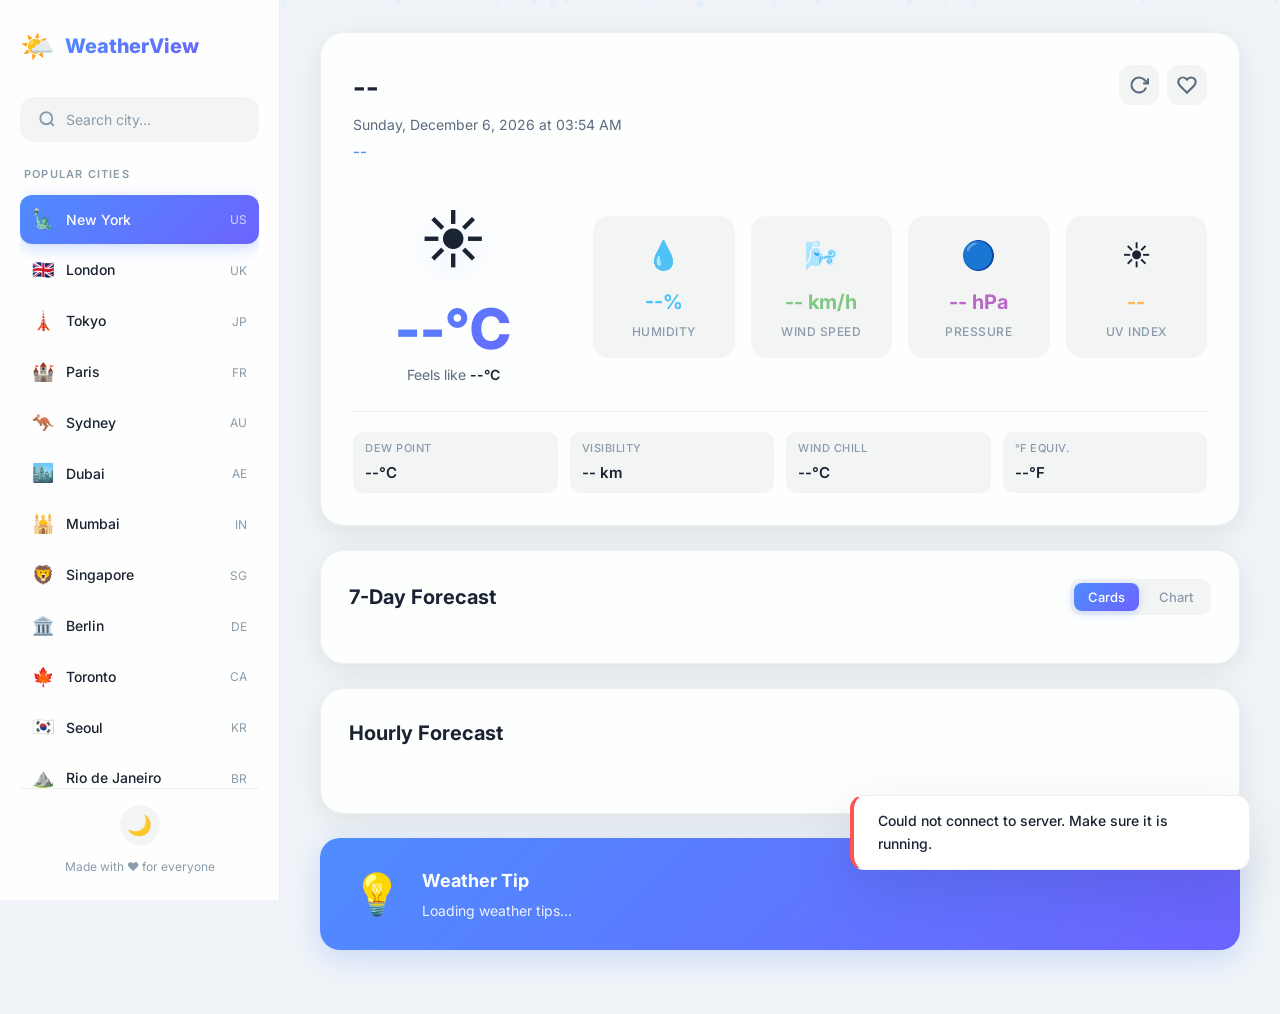
==== frontend/index.html @ 9aefd13c "Initial commit: WeatherView - Daily Weather Forecast App - C++ weather engine with temp conversion, " ====
<!DOCTYPE html>
<html lang="en">
<head>
    <meta charset="UTF-8">
    <meta name="viewport" content="width=device-width, initial-scale=1.0">
    <title>WeatherView - Daily Weather Forecast</title>
    <link rel="stylesheet" href="css/style.css">
    <link rel="preconnect" href="https://fonts.googleapis.com">
    <link href="https://fonts.googleapis.com/css2?family=Inter:wght@300;400;500;600;700;800&display=swap" rel="stylesheet">
</head>
<body>
    <!-- Animated Background Particles -->
    <div id="particles-canvas"></div>

    <!-- Main App Container -->
    <div class="app-container">
        <!-- Sidebar -->
        <aside class="sidebar" id="sidebar">
            <div class="sidebar-header">
                <div class="logo">
                    <span class="logo-icon">🌤️</span>
                    <span class="logo-text">WeatherView</span>
                </div>
                <button class="sidebar-toggle" id="sidebarToggle" aria-label="Toggle sidebar">
                    <span class="bar"></span>
                    <span class="bar"></span>
                    <span class="bar"></span>
                </button>
            </div>

            <div class="search-container">
                <div class="search-box">
                    <svg class="search-icon" viewBox="0 0 24 24" fill="none" stroke="currentColor" stroke-width="2.5">
                        <circle cx="11" cy="11" r="8"/>
                        <line x1="21" y1="21" x2="16.65" y2="16.65"/>
                    </svg>
                    <input type="text" id="searchInput" placeholder="Search city..." autocomplete="off">
                    <button class="search-btn" id="searchBtn">
                        <svg viewBox="0 0 24 24" fill="none" stroke="currentColor" stroke-width="2.5">
                            <circle cx="11" cy="11" r="8"/>
                            <line x1="21" y1="21" x2="16.65" y2="16.65"/>
                        </svg>
                    </button>
                </div>
                <div class="search-results" id="searchResults"></div>
            </div>

            <nav class="city-list" id="cityList">
                <div class="city-list-header">Popular Cities</div>
            </nav>

            <div class="sidebar-footer">
                <div class="theme-toggle">
                    <button id="themeBtn" class="theme-btn" aria-label="Toggle theme">
                        <span class="theme-icon-dark">🌙</span>
                        <span class="theme-icon-light">☀️</span>
                    </button>
                </div>
                <div class="footer-text">Made with ❤️ for everyone</div>
            </div>
        </aside>

        <!-- Main Content -->
        <main class="main-content" id="mainContent">
            <!-- Loading Overlay -->
            <div class="loading-overlay" id="loadingOverlay">
                <div class="loader">
                    <div class="loader-circle"></div>
                    <div class="loader-text">Fetching weather data...</div>
                </div>
            </div>

            <!-- Current Weather Section -->
            <section class="current-weather" id="currentWeather">
                <div class="weather-header">
                    <div class="location-info">
                        <h1 class="city-name" id="cityName">--</h1>
                        <p class="date-time" id="dateTime">--</p>
                        <p class="weather-desc" id="weatherDesc">--</p>
                    </div>
                    <div class="weather-actions">
                        <button class="refresh-btn" id="refreshBtn" aria-label="Refresh weather data">
                            <svg viewBox="0 0 24 24" fill="none" stroke="currentColor" stroke-width="2.5">
                                <polyline points="23 4 23 10 17 10"/>
                                <path d="M20.49 15a9 9 0 1 1-2.12-9.36L23 10"/>
                            </svg>
                        </button>
                        <button class="fav-btn" id="favBtn" aria-label="Toggle favorite">
                            <svg viewBox="0 0 24 24" fill="none" stroke="currentColor" stroke-width="2.5">
                                <path d="M20.84 4.61a5.5 5.5 0 0 0-7.78 0L12 5.67l-1.06-1.06a5.5 5.5 0 0 0-7.78 7.78l1.06 1.06L12 21.23l7.78-7.78 1.06-1.06a5.5 5.5 0 0 0 0-7.78z"/>
                            </svg>
                        </button>
                    </div>
                </div>

                <div class="weather-main">
                    <div class="temp-section">
                        <div class="temp-icon" id="weatherIcon">☀️</div>
                        <div class="temp-value" id="temperature">--°C</div>
                        <div class="temp-feels">Feels like <span id="feelsLike">--°C</span></div>
                    </div>
                    <div class="weather-stats">
                        <div class="stat-card" data-type="humidity">
                            <div class="stat-icon">💧</div>
                            <div class="stat-value"><span id="humidity">--</span>%</div>
                            <div class="stat-label">Humidity</div>
                        </div>
                        <div class="stat-card" data-type="wind">
                            <div class="stat-icon">🌬️</div>
                            <div class="stat-value"><span id="windSpeed">--</span> km/h</div>
                            <div class="stat-label">Wind Speed</div>
                        </div>
                        <div class="stat-card" data-type="pressure">
                            <div class="stat-icon">🔵</div>
                            <div class="stat-value"><span id="pressure">--</span> hPa</div>
                            <div class="stat-label">Pressure</div>
                        </div>
                        <div class="stat-card" data-type="uv">
                            <div class="stat-icon">☀️</div>
                            <div class="stat-value"><span id="uvIndex">--</span></div>
                            <div class="stat-label">UV Index</div>
                        </div>
                    </div>
                </div>

                <!-- Extra Details Grid -->
                <div class="details-grid">
                    <div class="detail-item">
                        <span class="detail-label">Dew Point</span>
                        <span class="detail-value" id="dewPoint">--°C</span>
                    </div>
                    <div class="detail-item">
                        <span class="detail-label">Visibility</span>
                        <span class="detail-value" id="visibility">-- km</span>
                    </div>
                    <div class="detail-item">
                        <span class="detail-label">Wind Chill</span>
                        <span class="detail-value" id="windChill">--°C</span>
                    </div>
                    <div class="detail-item">
                        <span class="detail-label">°F Equiv.</span>
                        <span class="detail-value" id="tempF">--°F</span>
                    </div>
                </div>
            </section>

            <!-- 7-Day Forecast Section -->
            <section class="forecast-section" id="forecastSection">
                <div class="section-header">
                    <h2>7-Day Forecast</h2>
                    <div class="forecast-nav">
                        <button class="forecast-nav-btn active" data-view="cards">Cards</button>
                        <button class="forecast-nav-btn" data-view="chart">Chart</button>
                    </div>
                </div>
                <div class="forecast-container" id="forecastContainer">
                    <!-- Forecast cards rendered by JS -->
                </div>
                <div class="chart-container" id="chartContainer" style="display:none;">
                    <canvas id="tempChart"></canvas>
                </div>
            </section>

            <!-- Hourly Forecast -->
            <section class="hourly-section" id="hourlySection">
                <div class="section-header">
                    <h2>Hourly Forecast</h2>
                </div>
                <div class="hourly-scroll" id="hourlyScroll">
                    <!-- Hourly items rendered by JS -->
                </div>
            </section>

            <!-- Weather Map / Tip Section -->
            <section class="tip-section" id="tipSection">
                <div class="tip-card">
                    <div class="tip-icon">💡</div>
                    <div class="tip-content">
                        <h3>Weather Tip</h3>
                        <p id="weatherTip">Loading weather tips...</p>
                    </div>
                </div>
            </section>
        </main>
    </div>

    <!-- Toast Notification -->
    <div class="toast" id="toast"></div>

    <!-- Scripts -->
    <script src="js/app.js"></script>
</body>
</html>
---- frontend/css/style.css ----
/* =========================================
   WeatherView - Premium Weather Dashboard
   Unique Design with Smooth Animations
   ========================================= */

/* --- CSS Variables / Theming --- */
:root {
    /* Light Theme */
    --bg-primary: #f0f4f8;
    --bg-secondary: #ffffff;
    --bg-card: rgba(255, 255, 255, 0.85);
    --bg-glass: rgba(255, 255, 255, 0.25);
    --text-primary: #1a2332;
    --text-secondary: #5a6b7d;
    --text-muted: #8a9baa;
    --accent-primary: #4f8cff;
    --accent-secondary: #6c63ff;
    --accent-gradient: linear-gradient(135deg, #4f8cff, #6c63ff);
    --shadow-sm: 0 2px 8px rgba(0, 0, 0, 0.06);
    --shadow-md: 0 8px 30px rgba(0, 0, 0, 0.08);
    --shadow-lg: 0 20px 60px rgba(0, 0, 0, 0.1);
    --shadow-glow: 0 0 30px rgba(79, 140, 255, 0.15);
    --border-color: rgba(0, 0, 0, 0.06);
    --border-light: rgba(255, 255, 255, 0.3);
    --sidebar-bg: rgba(255, 255, 255, 0.9);
    --search-bg: rgba(0, 0, 0, 0.04);
    --particle-color: rgba(79, 140, 255, 0.12);
    --stat-humidity: #4fc3f7;
    --stat-wind: #81c784;
    --stat-pressure: #ba68c8;
    --stat-uv: #ffb74d;
    --card-hover-transform: translateY(-6px);
    --transition-smooth: all 0.4s cubic-bezier(0.25, 0.46, 0.45, 0.94);
}

[data-theme="dark"] {
    --bg-primary: #0a0e1a;
    --bg-secondary: #131a2b;
    --bg-card: rgba(19, 26, 43, 0.85);
    --bg-glass: rgba(255, 255, 255, 0.05);
    --text-primary: #e8edf5;
    --text-secondary: #94a3b8;
    --text-muted: #64748b;
    --accent-primary: #60a5fa;
    --accent-secondary: #818cf8;
    --accent-gradient: linear-gradient(135deg, #60a5fa, #818cf8);
    --shadow-sm: 0 2px 8px rgba(0, 0, 0, 0.2);
    --shadow-md: 0 8px 30px rgba(0, 0, 0, 0.3);
    --shadow-lg: 0 20px 60px rgba(0, 0, 0, 0.4);
    --shadow-glow: 0 0 30px rgba(96, 165, 250, 0.1);
    --border-color: rgba(255, 255, 255, 0.06);
    --border-light: rgba(255, 255, 255, 0.08);
    --sidebar-bg: rgba(19, 26, 43, 0.95);
    --search-bg: rgba(255, 255, 255, 0.05);
    --particle-color: rgba(96, 165, 250, 0.08);
}

/* --- Reset & Base --- */
*, *::before, *::after {
    margin: 0;
    padding: 0;
    box-sizing: border-box;
}

html {
    font-size: 16px;
    scroll-behavior: smooth;
}

body {
    font-family: 'Inter', -apple-system, BlinkMacSystemFont, sans-serif;
    background: var(--bg-primary);
    color: var(--text-primary);
    min-height: 100vh;
    overflow-x: hidden;
    transition: background 0.5s ease, color 0.5s ease;
    line-height: 1.6;
}

/* --- Animated Background --- */
#particles-canvas {
    position: fixed;
    top: 0;
    left: 0;
    width: 100%;
    height: 100%;
    z-index: 0;
    pointer-events: none;
    overflow: hidden;
}

.particle {
    position: absolute;
    border-radius: 50%;
    background: var(--particle-color);
    animation: float-particle linear infinite;
    pointer-events: none;
}

@keyframes float-particle {
    0% {
        transform: translateY(100vh) rotate(0deg) scale(1);
        opacity: 0;
    }
    10% {
        opacity: 1;
    }
    90% {
        opacity: 1;
    }
    100% {
        transform: translateY(-10vh) rotate(720deg) scale(0.5);
        opacity: 0;
    }
}

/* --- App Container --- */
.app-container {
    display: flex;
    min-height: 100vh;
    position: relative;
    z-index: 1;
}

/* --- Sidebar --- */
.sidebar {
    width: 280px;
    min-width: 280px;
    background: var(--sidebar-bg);
    backdrop-filter: blur(20px);
    -webkit-backdrop-filter: blur(20px);
    border-right: 1px solid var(--border-color);
    display: flex;
    flex-direction: column;
    padding: 24px 20px;
    position: sticky;
    top: 0;
    height: 100vh;
    overflow-y: auto;
    transition: var(--transition-smooth);
    z-index: 10;
}

.sidebar::-webkit-scrollbar {
    width: 4px;
}

.sidebar::-webkit-scrollbar-thumb {
    background: var(--text-muted);
    border-radius: 4px;
}

.sidebar-header {
    display: flex;
    align-items: center;
    justify-content: space-between;
    margin-bottom: 28px;
}

.logo {
    display: flex;
    align-items: center;
    gap: 10px;
}

.logo-icon {
    font-size: 28px;
    animation: pulse-glow 3s ease-in-out infinite;
}

@keyframes pulse-glow {
    0%, 100% { filter: drop-shadow(0 0 8px rgba(79, 140, 255, 0.3)); }
    50% { filter: drop-shadow(0 0 20px rgba(79, 140, 255, 0.6)); }
}

.logo-text {
    font-size: 20px;
    font-weight: 800;
    background: var(--accent-gradient);
    -webkit-background-clip: text;
    -webkit-text-fill-color: transparent;
    background-clip: text;
}

.sidebar-toggle {
    display: none;
    flex-direction: column;
    gap: 4px;
    background: none;
    border: none;
    cursor: pointer;
    padding: 4px;
}

.sidebar-toggle .bar {
    width: 22px;
    height: 2.5px;
    background: var(--text-primary);
    border-radius: 2px;
    transition: var(--transition-smooth);
}

/* Search */
.search-container {
    position: relative;
    margin-bottom: 24px;
}

.search-box {
    display: flex;
    align-items: center;
    background: var(--search-bg);
    border-radius: 14px;
    padding: 0 16px;
    border: 2px solid transparent;
    transition: var(--transition-smooth);
}

.search-box:focus-within {
    border-color: var(--accent-primary);
    background: var(--bg-secondary);
    box-shadow: var(--shadow-glow);
}

.search-icon {
    width: 18px;
    height: 18px;
    color: var(--text-muted);
    flex-shrink: 0;
}

.search-box input {
    flex: 1;
    background: none;
    border: none;
    outline: none;
    padding: 12px 10px;
    font-size: 14px;
    font-family: inherit;
    color: var(--text-primary);
}

.search-box input::placeholder {
    color: var(--text-muted);
}

.search-btn {
    background: var(--accent-gradient);
    border: none;
    border-radius: 8px;
    padding: 6px;
    cursor: pointer;
    display: flex;
    align-items: center;
    justify-content: center;
    transition: var(--transition-smooth);
    opacity: 0;
    transform: scale(0.8);
}

.search-box:focus-within .search-btn {
    opacity: 1;
    transform: scale(1);
}

.search-btn svg {
    width: 16px;
    height: 16px;
    color: white;
    stroke-width: 3;
}

.search-results {
    position: absolute;
    top: calc(100% + 6px);
    left: 0;
    right: 0;
    background: var(--bg-secondary);
    border-radius: 14px;
    box-shadow: var(--shadow-lg);
    border: 1px solid var(--border-color);
    max-height: 280px;
    overflow-y: auto;
    display: none;
    z-index: 20;
    animation: slide-down 0.25s ease;
}

@keyframes slide-down {
    from { opacity: 0; transform: translateY(-8px); }
    to { opacity: 1; transform: translateY(0); }
}

.search-results.active {
    display: block;
}

.search-result-item {
    padding: 10px 16px;
    cursor: pointer;
    display: flex;
    align-items: center;
    gap: 10px;
    transition: background 0.2s ease;
}

.search-result-item:hover {
    background: var(--search-bg);
}

.search-result-item:first-child {
    border-radius: 14px 14px 0 0;
}

.search-result-item:last-child {
    border-radius: 0 0 14px 14px;
}

/* City List */
.city-list {
    flex: 1;
    overflow-y: auto;
}

.city-list-header {
    font-size: 11px;
    font-weight: 600;
    text-transform: uppercase;
    letter-spacing: 1.2px;
    color: var(--text-muted);
    margin-bottom: 12px;
    padding: 0 4px;
}

.city-item {
    display: flex;
    align-items: center;
    gap: 12px;
    padding: 10px 12px;
    border-radius: 12px;
    cursor: pointer;
    transition: var(--transition-smooth);
    margin-bottom: 2px;
}

.city-item:hover {
    background: var(--search-bg);
    transform: translateX(4px);
}

.city-item.active {
    background: var(--accent-gradient);
    color: white;
    box-shadow: 0 4px 15px rgba(79, 140, 255, 0.3);
}

.city-item .city-emoji {
    font-size: 18px;
}

.city-item .city-name-text {
    font-size: 14px;
    font-weight: 500;
}

.city-item .city-country {
    font-size: 12px;
    color: var(--text-muted);
    margin-left: auto;
}

.city-item.active .city-country {
    color: rgba(255, 255, 255, 0.7);
}

/* Sidebar Footer */
.sidebar-footer {
    padding-top: 16px;
    border-top: 1px solid var(--border-color);
    display: flex;
    flex-direction: column;
    align-items: center;
    gap: 12px;
}

.theme-btn {
    background: var(--search-bg);
    border: none;
    border-radius: 50%;
    width: 40px;
    height: 40px;
    cursor: pointer;
    display: flex;
    align-items: center;
    justify-content: center;
    font-size: 20px;
    transition: var(--transition-smooth);
}

.theme-btn:hover {
    transform: rotate(30deg) scale(1.1);
    background: var(--accent-gradient);
}

.theme-icon-dark { display: inline; }
.theme-icon-light { display: none; }
[data-theme="dark"] .theme-icon-dark { display: none; }
[data-theme="dark"] .theme-icon-light { display: inline; }

.footer-text {
    font-size: 12px;
    color: var(--text-muted);
}

/* --- Main Content --- */
.main-content {
    flex: 1;
    padding: 32px 40px;
    overflow-y: auto;
    min-height: 100vh;
    position: relative;
}

/* Loading Overlay */
.loading-overlay {
    position: fixed;
    top: 0;
    left: 0;
    right: 0;
    bottom: 0;
    background: rgba(0, 0, 0, 0.5);
    backdrop-filter: blur(10px);
    display: none;
    align-items: center;
    justify-content: center;
    z-index: 100;
}

.loading-overlay.active {
    display: flex;
}

.loader {
    text-align: center;
    animation: fade-in 0.3s ease;
}

.loader-circle {
    width: 60px;
    height: 60px;
    border: 4px solid var(--border-color);
    border-top-color: var(--accent-primary);
    border-radius: 50%;
    animation: spin 0.8s linear infinite;
    margin: 0 auto 16px;
}

@keyframes spin {
    to { transform: rotate(360deg); }
}

.loader-text {
    color: white;
    font-size: 16px;
    font-weight: 500;
}

/* --- Current Weather Section --- */
.current-weather {
    background: var(--bg-card);
    backdrop-filter: blur(20px);
    -webkit-backdrop-filter: blur(20px);
    border-radius: 24px;
    padding: 32px;
    margin-bottom: 24px;
    box-shadow: var(--shadow-md);
    border: 1px solid var(--border-color);
    animation: fade-up 0.6s ease;
}

@keyframes fade-up {
    from { opacity: 0; transform: translateY(30px); }
    to { opacity: 1; transform: translateY(0); }
}

.weather-header {
    display: flex;
    justify-content: space-between;
    align-items: flex-start;
    margin-bottom: 24px;
}

.location-info h1 {
    font-size: 28px;
    font-weight: 700;
    color: var(--text-primary);
    margin-bottom: 4px;
}

.date-time {
    font-size: 14px;
    color: var(--text-secondary);
    margin-bottom: 4px;
}

.weather-desc {
    font-size: 15px;
    color: var(--accent-primary);
    font-weight: 500;
    text-transform: capitalize;
}

.weather-actions {
    display: flex;
    gap: 8px;
}

.refresh-btn, .fav-btn {
    background: var(--search-bg);
    border: none;
    border-radius: 12px;
    padding: 10px;
    cursor: pointer;
    transition: var(--transition-smooth);
    display: flex;
    align-items: center;
    justify-content: center;
}

.refresh-btn svg, .fav-btn svg {
    width: 20px;
    height: 20px;
    color: var(--text-secondary);
    transition: var(--transition-smooth);
}

.refresh-btn:hover, .fav-btn:hover {
    background: var(--accent-gradient);
    transform: rotate(15deg);
}

.refresh-btn:hover svg, .fav-btn:hover svg {
    color: white;
}

.refresh-btn:active svg {
    animation: spin 0.5s ease;
}

.fav-btn.active svg {
    fill: #ff4081;
    stroke: #ff4081;
}

/* Weather Main */
.weather-main {
    display: flex;
    gap: 40px;
    align-items: center;
    margin-bottom: 24px;
}

.temp-section {
    text-align: center;
    min-width: 200px;
}

.temp-icon {
    font-size: 64px;
    margin-bottom: 8px;
    animation: float 4s ease-in-out infinite;
    filter: drop-shadow(0 8px 20px rgba(79, 140, 255, 0.2));
}

@keyframes float {
    0%, 100% { transform: translateY(0); }
    50% { transform: translateY(-10px); }
}

.temp-value {
    font-size: 56px;
    font-weight: 800;
    background: var(--accent-gradient);
    -webkit-background-clip: text;
    -webkit-text-fill-color: transparent;
    background-clip: text;
    line-height: 1.1;
}

.temp-feels {
    font-size: 14px;
    color: var(--text-secondary);
    margin-top: 4px;
}

.temp-feels span {
    font-weight: 600;
    color: var(--text-primary);
}

/* Weather Stats */
.weather-stats {
    display: grid;
    grid-template-columns: repeat(4, 1fr);
    gap: 16px;
    flex: 1;
}

.stat-card {
    background: var(--search-bg);
    border-radius: 16px;
    padding: 16px;
    text-align: center;
    transition: var(--transition-smooth);
    cursor: default;
    border: 1px solid transparent;
}

.stat-card:hover {
    transform: var(--card-hover-transform);
    box-shadow: var(--shadow-md);
    border-color: var(--border-color);
}

.stat-card[data-type="humidity"]:hover { border-color: var(--stat-humidity); }
.stat-card[data-type="wind"]:hover { border-color: var(--stat-wind); }
.stat-card[data-type="pressure"]:hover { border-color: var(--stat-pressure); }
.stat-card[data-type="uv"]:hover { border-color: var(--stat-uv); }

.stat-icon {
    font-size: 28px;
    margin-bottom: 8px;
}

.stat-value {
    font-size: 20px;
    font-weight: 700;
    color: var(--text-primary);
    margin-bottom: 4px;
}

.stat-card[data-type="humidity"] .stat-value { color: var(--stat-humidity); }
.stat-card[data-type="wind"] .stat-value { color: var(--stat-wind); }
.stat-card[data-type="pressure"] .stat-value { color: var(--stat-pressure); }
.stat-card[data-type="uv"] .stat-value { color: var(--stat-uv); }

.stat-label {
    font-size: 12px;
    color: var(--text-muted);
    font-weight: 500;
    text-transform: uppercase;
    letter-spacing: 0.5px;
}

/* Details Grid */
.details-grid {
    display: grid;
    grid-template-columns: repeat(4, 1fr);
    gap: 12px;
    padding-top: 20px;
    border-top: 1px solid var(--border-color);
}

.detail-item {
    display: flex;
    flex-direction: column;
    gap: 4px;
    padding: 8px 12px;
    background: var(--search-bg);
    border-radius: 10px;
    transition: var(--transition-smooth);
}

.detail-item:hover {
    background: var(--accent-gradient);
    color: white;
    transform: scale(1.03);
}

.detail-label {
    font-size: 11px;
    color: var(--text-muted);
    font-weight: 500;
    text-transform: uppercase;
    letter-spacing: 0.5px;
}

.detail-item:hover .detail-label {
    color: rgba(255, 255, 255, 0.7);
}

.detail-value {
    font-size: 15px;
    font-weight: 600;
    color: var(--text-primary);
}

.detail-item:hover .detail-value {
    color: white;
}

/* --- Forecast Section --- */
.forecast-section {
    background: var(--bg-card);
    backdrop-filter: blur(20px);
    border-radius: 24px;
    padding: 28px;
    margin-bottom: 24px;
    box-shadow: var(--shadow-md);
    border: 1px solid var(--border-color);
    animation: fade-up 0.6s ease 0.1s both;
}

.section-header {
    display: flex;
    justify-content: space-between;
    align-items: center;
    margin-bottom: 20px;
}

.section-header h2 {
    font-size: 20px;
    font-weight: 700;
    color: var(--text-primary);
}

.forecast-nav {
    display: flex;
    gap: 6px;
    background: var(--search-bg);
    padding: 4px;
    border-radius: 10px;
}

.forecast-nav-btn {
    background: none;
    border: none;
    padding: 6px 14px;
    border-radius: 8px;
    font-size: 13px;
    font-weight: 500;
    cursor: pointer;
    color: var(--text-muted);
    font-family: inherit;
    transition: var(--transition-smooth);
}

.forecast-nav-btn.active {
    background: var(--accent-gradient);
    color: white;
    box-shadow: 0 2px 10px rgba(79, 140, 255, 0.3);
}

.forecast-container {
    display: grid;
    grid-template-columns: repeat(7, 1fr);
    gap: 12px;
}

.forecast-card {
    background: var(--search-bg);
    border-radius: 16px;
    padding: 16px 12px;
    text-align: center;
    transition: var(--transition-smooth);
    cursor: default;
    border: 1px solid transparent;
    animation: fade-up 0.4s ease both;
}

.forecast-card:hover {
    transform: var(--card-hover-transform);
    box-shadow: var(--shadow-md);
    border-color: var(--accent-primary);
    background: var(--accent-gradient);
    color: white;
}

.forecast-card .forecast-day {
    font-size: 13px;
    font-weight: 600;
    color: var(--text-secondary);
    margin-bottom: 8px;
}

.forecast-card:hover .forecast-day {
    color: rgba(255, 255, 255, 0.8);
}

.forecast-card .forecast-icon {
    font-size: 32px;
    margin-bottom: 8px;
    transition: transform 0.4s ease;
}

.forecast-card:hover .forecast-icon {
    transform: scale(1.2);
}

.forecast-card .forecast-temp {
    font-size: 18px;
    font-weight: 700;
    color: var(--text-primary);
    margin-bottom: 4px;
}

.forecast-card:hover .forecast-temp {
    color: white;
}

.forecast-card .forecast-condition {
    font-size: 12px;
    color: var(--text-muted);
    margin-bottom: 8px;
}

.forecast-card:hover .forecast-condition {
    color: rgba(255, 255, 255, 0.7);
}

.forecast-card .forecast-precip {
    font-size: 12px;
    color: var(--stat-humidity);
    font-weight: 500;
}

.forecast-card:hover .forecast-precip {
    color: rgba(255, 255, 255, 0.8);
}

/* Chart Container */
.chart-container {
    padding: 16px 0;
}

.chart-container canvas {
    width: 100% !important;
    height: 250px !important;
    border-radius: 12px;
}

/* --- Hourly Section --- */
.hourly-section {
    background: var(--bg-card);
    backdrop-filter: blur(20px);
    border-radius: 24px;
    padding: 28px;
    margin-bottom: 24px;
    box-shadow: var(--shadow-md);
    border: 1px solid var(--border-color);
    animation: fade-up 0.6s ease 0.2s both;
}

.hourly-scroll {
    display: flex;
    gap: 12px;
    overflow-x: auto;
    padding: 8px 4px;
    scroll-behavior: smooth;
    -webkit-overflow-scrolling: touch;
}

.hourly-scroll::-webkit-scrollbar {
    height: 4px;
}

.hourly-scroll::-webkit-scrollbar-thumb {
    background: var(--text-muted);
    border-radius: 4px;
}

.hourly-item {
    min-width: 80px;
    background: var(--search-bg);
    border-radius: 14px;
    padding: 14px 10px;
    text-align: center;
    transition: var(--transition-smooth);
    flex-shrink: 0;
    border: 1px solid transparent;
}

.hourly-item:hover {
    background: var(--accent-gradient);
    color: white;
    transform: translateY(-4px);
    box-shadow: var(--shadow-md);
}

.hourly-item .hourly-time {
    font-size: 12px;
    font-weight: 600;
    color: var(--text-secondary);
    margin-bottom: 6px;
}

.hourly-item:hover .hourly-time {
    color: rgba(255, 255, 255, 0.8);
}

.hourly-item .hourly-icon {
    font-size: 24px;
    margin-bottom: 6px;
}

.hourly-item .hourly-temp {
    font-size: 16px;
    font-weight: 700;
    color: var(--text-primary);
}

.hourly-item:hover .hourly-temp {
    color: white;
}

/* --- Tip Section --- */
.tip-section {
    animation: fade-up 0.6s ease 0.3s both;
    margin-bottom: 32px;
}

.tip-card {
    background: var(--accent-gradient);
    border-radius: 20px;
    padding: 24px 32px;
    display: flex;
    align-items: center;
    gap: 20px;
    box-shadow: 0 8px 30px rgba(79, 140, 255, 0.25);
    transition: var(--transition-smooth);
}

.tip-card:hover {
    transform: translateY(-4px);
    box-shadow: 0 12px 40px rgba(79, 140, 255, 0.35);
}

.tip-icon {
    font-size: 40px;
    animation: pulse-glow 3s ease-in-out infinite;
    flex-shrink: 0;
}

.tip-content h3 {
    font-size: 18px;
    font-weight: 700;
    color: white;
    margin-bottom: 4px;
}

.tip-content p {
    font-size: 14px;
    color: rgba(255, 255, 255, 0.9);
    line-height: 1.5;
}

/* --- Toast Notification --- */
.toast {
    position: fixed;
    bottom: 30px;
    right: 30px;
    background: var(--bg-secondary);
    color: var(--text-primary);
    padding: 14px 24px;
    border-radius: 14px;
    box-shadow: var(--shadow-lg);
    border: 1px solid var(--border-color);
    font-size: 14px;
    font-weight: 500;
    transform: translateY(100px);
    opacity: 0;
    transition: all 0.4s cubic-bezier(0.68, -0.55, 0.265, 1.55);
    z-index: 200;
    max-width: 400px;
}

.toast.show {
    transform: translateY(0);
    opacity: 1;
}

.toast.error {
    border-left: 4px solid #ff5252;
}

.toast.success {
    border-left: 4px solid #4caf50;
}

/* --- Responsive Design --- */
@media (max-width: 1200px) {
    .weather-stats {
        grid-template-columns: repeat(2, 1fr);
    }
    .forecast-container {
        grid-template-columns: repeat(4, 1fr);
    }
}

@media (max-width: 992px) {
    .sidebar {
        position: fixed;
        left: -300px;
        top: 0;
        height: 100vh;
        z-index: 50;
    }

    .sidebar.open {
        left: 0;
        box-shadow: var(--shadow-lg);
    }

    .sidebar-toggle {
        display: flex;
    }

    .main-content {
        padding: 24px 20px;
    }

    .weather-main {
        flex-direction: column;
        gap: 24px;
    }

    .details-grid {
        grid-template-columns: repeat(2, 1fr);
    }

    .forecast-container {
        grid-template-columns: repeat(3, 1fr);
    }
}

@media (max-width: 640px) {
    .main-content {
        padding: 16px;
    }

    .current-weather {
        padding: 20px;
    }

    .temp-value {
        font-size: 40px;
    }

    .temp-icon {
        font-size: 48px;
    }

    .weather-header {
        flex-direction: column;
        gap: 12px;
    }

    .weather-stats {
        grid-template-columns: repeat(2, 1fr);
        gap: 10px;
    }

    .stat-card {
        padding: 12px 8px;
    }

    .stat-value {
        font-size: 16px;
    }

    .forecast-container {
        grid-template-columns: repeat(2, 1fr);
    }

    .details-grid {
        grid-template-columns: repeat(2, 1fr);
    }

    .section-header {
        flex-direction: column;
        gap: 10px;
        align-items: flex-start;
    }

    .tip-card {
        flex-direction: column;
        text-align: center;
        padding: 20px;
    }

    .toast {
        left: 20px;
        right: 20px;
        bottom: 20px;
    }
}

@media (max-width: 400px) {
    .forecast-container {
        grid-template-columns: 1fr;
    }
}

/* --- Weather-based Background Themes --- */
.weather-sunny { --bg-primary: #fef9e7; }
.weather-cloudy { --bg-primary: #eef1f5; }
.weather-rain { --bg-primary: #e8edf2; }
.weather-snow { --bg-primary: #f0f4f8; }
.weather-storm { --bg-primary: #d5dce6; }
[data-theme="dark"] .weather-sunny { --bg-primary: #1a1a2e; }
[data-theme="dark"] .weather-cloudy { --bg-primary: #0a0e1a; }
[data-theme="dark"] .weather-rain { --bg-primary: #0d1117; }
[data-theme="dark"] .weather-snow { --bg-primary: #0f141e; }
[data-theme="dark"] .weather-storm { --bg-primary: #080b12; }

/* --- Scroll Animations --- */
.fade-in {
    opacity: 0;
    transform: translateY(20px);
    transition: opacity 0.6s ease, transform 0.6s ease;
}

.fade-in.visible {
    opacity: 1;
    transform: translateY(0);
}
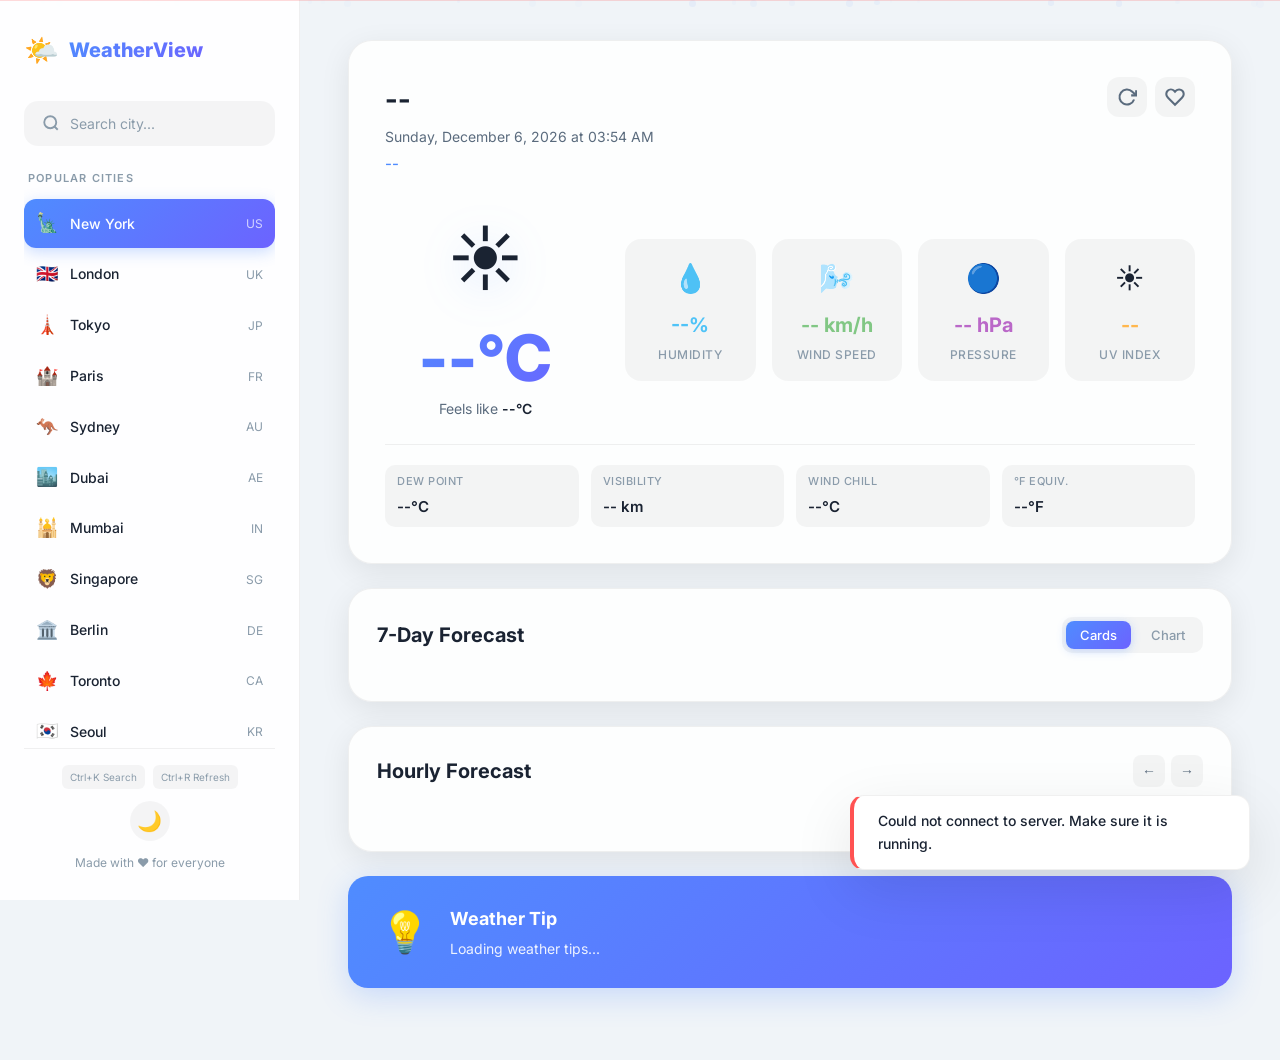
==== commit 993c32d2: "Enhanced PC + Mobile: PWA support, keyboard shortcuts, mobile bottom nav, touch gestures, install pr" ====
--- a/frontend/index.html
+++ b/frontend/index.html
@@ -2,19 +2,65 @@
 <html lang="en">
 <head>
     <meta charset="UTF-8">
-    <meta name="viewport" content="width=device-width, initial-scale=1.0">
+    <meta name="viewport" content="width=device-width, initial-scale=1.0, viewport-fit=cover, user-scalable=no">
     <title>WeatherView - Daily Weather Forecast</title>
+    <meta name="description" content="Beautiful daily weather forecast app. Free, fast, and easy to use on any device.">
+    <meta name="theme-color" content="#4f8cff">
+    <meta name="apple-mobile-web-app-capable" content="yes">
+    <meta name="apple-mobile-web-app-status-bar-style" content="default">
+    <meta name="apple-mobile-web-app-title" content="WeatherView">
+    <meta name="application-name" content="WeatherView">
+    <meta name="mobile-web-app-capable" content="yes">
+    <meta name="format-detection" content="telephone=no">
+    
+    <!-- PWA -->
+    <link rel="manifest" href="/manifest.json">
+    <link rel="apple-touch-icon" href="/icons/icon-192.png">
+    <link rel="apple-touch-icon" sizes="152x152" href="/icons/icon-152.png">
+    <link rel="apple-touch-icon" sizes="192x192" href="/icons/icon-192.png">
+    <link rel="apple-touch-icon" sizes="512x512" href="/icons/icon-512.png">
+    <link rel="icon" type="image/png" sizes="192x192" href="/icons/icon-192.png">
+    <link rel="icon" type="image/png" sizes="512x512" href="/icons/icon-512.png">
+    <link rel="icon" type="image/png" sizes="72x72" href="/icons/icon-72.png">
+    
+    <!-- Apple splash screen -->
+    <link rel="apple-touch-startup-image" href="/icons/icon-512.png" media="(device-width: 375px)">
+    
+    <!-- Service Worker (registered in app.js) -->
+    
     <link rel="stylesheet" href="css/style.css">
     <link rel="preconnect" href="https://fonts.googleapis.com">
     <link href="https://fonts.googleapis.com/css2?family=Inter:wght@300;400;500;600;700;800&display=swap" rel="stylesheet">
+    
+    <!-- iOS PWA status bar fix -->
+    <script>
+        if (window.navigator.standalone) {
+            document.documentElement.classList.add('ios-pwa');
+        }
+    </script>
 </head>
 <body>
     <!-- Animated Background Particles -->
     <div id="particles-canvas"></div>
 
+    <!-- Install PWA Prompt (mobile) -->
+    <div class="install-prompt" id="installPrompt">
+        <div class="install-content">
+            <span class="install-icon">🌤️</span>
+            <div class="install-text">
+                <strong>Install WeatherView</strong>
+                <span>Get weather updates faster</span>
+            </div>
+            <div class="install-actions">
+                <button class="install-dismiss" id="installDismiss">Later</button>
+                <button class="install-btn" id="installBtn">Install</button>
+            </div>
+        </div>
+    </div>
+
     <!-- Main App Container -->
     <div class="app-container">
-        <!-- Sidebar -->
+        <!-- Sidebar (Desktop) -->
         <aside class="sidebar" id="sidebar">
             <div class="sidebar-header">
                 <div class="logo">
@@ -34,8 +80,8 @@
                         <circle cx="11" cy="11" r="8"/>
                         <line x1="21" y1="21" x2="16.65" y2="16.65"/>
                     </svg>
-                    <input type="text" id="searchInput" placeholder="Search city..." autocomplete="off">
-                    <button class="search-btn" id="searchBtn">
+                    <input type="search" id="searchInput" placeholder="Search city..." autocomplete="off" enterkeyhint="search">
+                    <button class="search-btn" id="searchBtn" aria-label="Search">
                         <svg viewBox="0 0 24 24" fill="none" stroke="currentColor" stroke-width="2.5">
                             <circle cx="11" cy="11" r="8"/>
                             <line x1="21" y1="21" x2="16.65" y2="16.65"/>
@@ -50,6 +96,10 @@
             </nav>
 
             <div class="sidebar-footer">
+                <div class="sidebar-info">
+                    <span class="sidebar-shortcut-info">Ctrl+K  Search</span>
+                    <span class="sidebar-shortcut-info">Ctrl+R  Refresh</span>
+                </div>
                 <div class="theme-toggle">
                     <button id="themeBtn" class="theme-btn" aria-label="Toggle theme">
                         <span class="theme-icon-dark">🌙</span>
@@ -71,7 +121,7 @@
             </div>
 
             <!-- Current Weather Section -->
-            <section class="current-weather" id="currentWeather">
+            <section class="current-weather" id="currentWeather" aria-label="Current weather">
                 <div class="weather-header">
                     <div class="location-info">
                         <h1 class="city-name" id="cityName">--</h1>
@@ -79,7 +129,7 @@
                         <p class="weather-desc" id="weatherDesc">--</p>
                     </div>
                     <div class="weather-actions">
-                        <button class="refresh-btn" id="refreshBtn" aria-label="Refresh weather data">
+                        <button class="refresh-btn" id="refreshBtn" aria-label="Refresh weather data (Ctrl+R)">
                             <svg viewBox="0 0 24 24" fill="none" stroke="currentColor" stroke-width="2.5">
                                 <polyline points="23 4 23 10 17 10"/>
                                 <path d="M20.49 15a9 9 0 1 1-2.12-9.36L23 10"/>
@@ -145,34 +195,38 @@
             </section>
 
             <!-- 7-Day Forecast Section -->
-            <section class="forecast-section" id="forecastSection">
+            <section class="forecast-section" id="forecastSection" aria-label="7-day forecast">
                 <div class="section-header">
                     <h2>7-Day Forecast</h2>
                     <div class="forecast-nav">
-                        <button class="forecast-nav-btn active" data-view="cards">Cards</button>
-                        <button class="forecast-nav-btn" data-view="chart">Chart</button>
+                        <button class="forecast-nav-btn active" data-view="cards" aria-label="Card view">Cards</button>
+                        <button class="forecast-nav-btn" data-view="chart" aria-label="Chart view">Chart</button>
                     </div>
                 </div>
                 <div class="forecast-container" id="forecastContainer">
                     <!-- Forecast cards rendered by JS -->
                 </div>
                 <div class="chart-container" id="chartContainer" style="display:none;">
-                    <canvas id="tempChart"></canvas>
+                    <canvas id="tempChart" role="img" aria-label="Temperature chart"></canvas>
                 </div>
             </section>
 
             <!-- Hourly Forecast -->
-            <section class="hourly-section" id="hourlySection">
+            <section class="hourly-section" id="hourlySection" aria-label="Hourly forecast">
                 <div class="section-header">
                     <h2>Hourly Forecast</h2>
-                </div>
-                <div class="hourly-scroll" id="hourlyScroll">
+                    <div class="hourly-scroll-actions">
+                        <button class="hourly-scroll-btn" id="hourlyScrollLeft" aria-label="Scroll left">←</button>
+                        <button class="hourly-scroll-btn" id="hourlyScrollRight" aria-label="Scroll right">→</button>
+                    </div>
+                </div>
+                <div class="hourly-scroll" id="hourlyScroll" role="list" aria-label="Hourly weather">
                     <!-- Hourly items rendered by JS -->
                 </div>
             </section>
 
             <!-- Weather Map / Tip Section -->
-            <section class="tip-section" id="tipSection">
+            <section class="tip-section" id="tipSection" aria-label="Weather tip">
                 <div class="tip-card">
                     <div class="tip-icon">💡</div>
                     <div class="tip-content">
@@ -184,8 +238,43 @@
         </main>
     </div>
 
+    <!-- Bottom Navigation Bar (Mobile) -->
+    <nav class="bottom-nav" id="bottomNav" aria-label="Mobile navigation">
+        <button class="nav-item active" data-view="current" aria-label="Current weather">
+            <svg viewBox="0 0 24 24" fill="none" stroke="currentColor" stroke-width="2"><circle cx="12" cy="12" r="5"/><path d="M12 1v2M12 21v2M4.22 4.22l1.42 1.42M18.36 18.36l1.42 1.42M1 12h2M21 12h2M4.22 19.78l1.42-1.42M18.36 5.64l1.42-1.42"/></svg>
+            <span>Now</span>
+        </button>
+        <button class="nav-item" data-view="forecast" aria-label="7-day forecast">
+            <svg viewBox="0 0 24 24" fill="none" stroke="currentColor" stroke-width="2"><rect x="3" y="4" width="18" height="18" rx="2"/><line x1="16" y1="2" x2="16" y2="6"/><line x1="8" y1="2" x2="8" y2="6"/><line x1="3" y1="10" x2="21" y2="10"/></svg>
+            <span>Week</span>
+        </button>
+        <button class="nav-item" data-view="hourly" aria-label="Hourly forecast">
+            <svg viewBox="0 0 24 24" fill="none" stroke="currentColor" stroke-width="2"><circle cx="12" cy="12" r="10"/><polyline points="12 6 12 12 16 14"/></svg>
+            <span>Hours</span>
+        </button>
+        <button class="nav-item" data-view="search" aria-label="Search cities">
+            <svg viewBox="0 0 24 24" fill="none" stroke="currentColor" stroke-width="2"><circle cx="11" cy="11" r="8"/><line x1="21" y1="21" x2="16.65" y2="16.65"/></svg>
+            <span>Search</span>
+        </button>
+    </nav>
+
     <!-- Toast Notification -->
-    <div class="toast" id="toast"></div>
+    <div class="toast" id="toast" role="alert"></div>
+
+    <!-- Connection Status Badge -->
+    <div class="connection-badge" id="connectionBadge">
+        <span>📡</span> You're offline
+    </div>
+
+    <!-- Keyboard Shortcuts Hint -->
+    <div class="shortcuts-hint" id="shortcutsHint">
+        <strong>Keyboard Shortcuts</strong>
+        <div><kbd>Ctrl+K</kbd> Search city</div>
+        <div><kbd>Ctrl+R</kbd> Refresh weather</div>
+        <div><kbd>Ctrl+D</kbd> Toggle dark mode</div>
+        <div><kbd>Ctrl+F</kbd> Toggle favorite</div>
+        <div><kbd>Esc</kbd> Close search</div>
+    </div>
 
     <!-- Scripts -->
     <script src="js/app.js"></script>
--- a/frontend/css/style.css
+++ b/frontend/css/style.css
@@ -1,6 +1,7 @@
 /* =========================================
    WeatherView - Premium Weather Dashboard
    Unique Design with Smooth Animations
+   PC Desktop + Mobile PWA Optimized
    ========================================= */
 
 /* --- CSS Variables / Theming --- */
@@ -31,6 +32,8 @@
     --stat-uv: #ffb74d;
     --card-hover-transform: translateY(-6px);
     --transition-smooth: all 0.4s cubic-bezier(0.25, 0.46, 0.45, 0.94);
+    --bottom-nav-height: 64px;
+    --safe-area-bottom: env(safe-area-inset-bottom, 0px);
 }
 
 [data-theme="dark"] {
@@ -60,21 +63,30 @@
     margin: 0;
     padding: 0;
     box-sizing: border-box;
+    -webkit-tap-highlight-color: transparent;
 }
 
 html {
     font-size: 16px;
     scroll-behavior: smooth;
+    -webkit-overflow-scrolling: touch;
 }
 
 body {
-    font-family: 'Inter', -apple-system, BlinkMacSystemFont, sans-serif;
+    font-family: 'Inter', -apple-system, BlinkMacSystemFont, 'Segoe UI', Roboto, sans-serif;
     background: var(--bg-primary);
     color: var(--text-primary);
     min-height: 100vh;
+    min-height: -webkit-fill-available;
     overflow-x: hidden;
     transition: background 0.5s ease, color 0.5s ease;
     line-height: 1.6;
+    padding-bottom: var(--safe-area-bottom);
+}
+
+/* PWA standalone mode fix */
+.ios-pwa body {
+    padding-top: env(safe-area-inset-top, 0px);
 }
 
 /* --- Animated Background --- */
@@ -98,28 +110,176 @@
 }
 
 @keyframes float-particle {
-    0% {
-        transform: translateY(100vh) rotate(0deg) scale(1);
-        opacity: 0;
-    }
-    10% {
-        opacity: 1;
-    }
-    90% {
-        opacity: 1;
-    }
-    100% {
-        transform: translateY(-10vh) rotate(720deg) scale(0.5);
-        opacity: 0;
-    }
+    0% { transform: translateY(100vh) rotate(0deg) scale(1); opacity: 0; }
+    10% { opacity: 1; }
+    90% { opacity: 1; }
+    100% { transform: translateY(-10vh) rotate(720deg) scale(0.5); opacity: 0; }
+}
+
+/* --- Install PWA Prompt --- */
+.install-prompt {
+    position: fixed;
+    bottom: calc(var(--bottom-nav-height) + 16px + var(--safe-area-bottom));
+    left: 16px;
+    right: 16px;
+    max-width: 400px;
+    margin: 0 auto;
+    background: var(--bg-secondary);
+    border-radius: 16px;
+    box-shadow: var(--shadow-lg);
+    border: 1px solid var(--border-color);
+    z-index: 300;
+    transform: translateY(120px);
+    opacity: 0;
+    transition: all 0.5s cubic-bezier(0.68, -0.55, 0.265, 1.55);
+    display: none;
+}
+
+.install-prompt.show {
+    display: block;
+    transform: translateY(0);
+    opacity: 1;
+}
+
+.install-content {
+    display: flex;
+    align-items: center;
+    gap: 12px;
+    padding: 14px 16px;
+}
+
+.install-icon {
+    font-size: 32px;
+    flex-shrink: 0;
+}
+
+.install-text {
+    flex: 1;
+    display: flex;
+    flex-direction: column;
+}
+
+.install-text strong {
+    font-size: 14px;
+    color: var(--text-primary);
+}
+
+.install-text span {
+    font-size: 12px;
+    color: var(--text-muted);
+}
+
+.install-actions {
+    display: flex;
+    gap: 8px;
+    flex-shrink: 0;
+}
+
+.install-dismiss {
+    background: var(--search-bg);
+    border: none;
+    padding: 8px 14px;
+    border-radius: 10px;
+    font-size: 13px;
+    font-weight: 500;
+    color: var(--text-secondary);
+    cursor: pointer;
+    font-family: inherit;
+}
+
+.install-btn {
+    background: var(--accent-gradient);
+    border: none;
+    padding: 8px 16px;
+    border-radius: 10px;
+    font-size: 13px;
+    font-weight: 600;
+    color: white;
+    cursor: pointer;
+    font-family: inherit;
+    box-shadow: 0 4px 12px rgba(79, 140, 255, 0.3);
+}
+
+/* --- Connection Badge --- */
+.connection-badge {
+    position: fixed;
+    top: 0;
+    left: 0;
+    right: 0;
+    background: #ff5252;
+    color: white;
+    text-align: center;
+    padding: 6px;
+    font-size: 13px;
+    font-weight: 500;
+    z-index: 400;
+    transform: translateY(-100%);
+    transition: transform 0.3s ease;
+}
+
+.connection-badge.show {
+    transform: translateY(0);
+}
+
+/* --- Keyboard Shortcuts Hint --- */
+.shortcuts-hint {
+    position: fixed;
+    top: 50%;
+    left: 50%;
+    transform: translate(-50%, -50%) scale(0.9);
+    background: var(--bg-secondary);
+    border-radius: 20px;
+    padding: 28px 32px;
+    box-shadow: var(--shadow-lg);
+    border: 1px solid var(--border-color);
+    z-index: 500;
+    min-width: 260px;
+    opacity: 0;
+    pointer-events: none;
+    transition: all 0.3s ease;
+}
+
+.shortcuts-hint.show {
+    opacity: 1;
+    pointer-events: auto;
+    transform: translate(-50%, -50%) scale(1);
+}
+
+.shortcuts-hint strong {
+    display: block;
+    font-size: 16px;
+    margin-bottom: 14px;
+    color: var(--text-primary);
+}
+
+.shortcuts-hint div {
+    font-size: 13px;
+    color: var(--text-secondary);
+    padding: 5px 0;
+    display: flex;
+    align-items: center;
+    gap: 10px;
+}
+
+.shortcuts-hint kbd {
+    background: var(--search-bg);
+    padding: 3px 8px;
+    border-radius: 5px;
+    font-size: 12px;
+    font-family: inherit;
+    border: 1px solid var(--border-color);
+    min-width: 60px;
+    text-align: center;
 }
 
 /* --- App Container --- */
 .app-container {
     display: flex;
     min-height: 100vh;
+    min-height: -webkit-fill-available;
     position: relative;
     z-index: 1;
+    padding-bottom: 0;
 }
 
 /* --- Sidebar --- */
@@ -141,14 +301,8 @@
     z-index: 10;
 }
 
-.sidebar::-webkit-scrollbar {
-    width: 4px;
-}
-
-.sidebar::-webkit-scrollbar-thumb {
-    background: var(--text-muted);
-    border-radius: 4px;
-}
+.sidebar::-webkit-scrollbar { width: 4px; }
+.sidebar::-webkit-scrollbar-thumb { background: var(--text-muted); border-radius: 4px; }
 
 .sidebar-header {
     display: flex;
@@ -240,9 +394,7 @@
     color: var(--text-primary);
 }
 
-.search-box input::placeholder {
-    color: var(--text-muted);
-}
+.search-box input::placeholder { color: var(--text-muted); }
 
 .search-btn {
     background: var(--accent-gradient);
@@ -258,17 +410,8 @@
     transform: scale(0.8);
 }
 
-.search-box:focus-within .search-btn {
-    opacity: 1;
-    transform: scale(1);
-}
-
-.search-btn svg {
-    width: 16px;
-    height: 16px;
-    color: white;
-    stroke-width: 3;
-}
+.search-box:focus-within .search-btn { opacity: 1; transform: scale(1); }
+.search-btn svg { width: 16px; height: 16px; color: white; stroke-width: 3; }
 
 .search-results {
     position: absolute;
@@ -291,12 +434,10 @@
     to { opacity: 1; transform: translateY(0); }
 }
 
-.search-results.active {
-    display: block;
-}
+.search-results.active { display: block; }
 
 .search-result-item {
-    padding: 10px 16px;
+    padding: 12px 16px;
     cursor: pointer;
     display: flex;
     align-items: center;
@@ -304,23 +445,12 @@
     transition: background 0.2s ease;
 }
 
-.search-result-item:hover {
-    background: var(--search-bg);
-}
-
-.search-result-item:first-child {
-    border-radius: 14px 14px 0 0;
-}
-
-.search-result-item:last-child {
-    border-radius: 0 0 14px 14px;
-}
+.search-result-item:hover { background: var(--search-bg); }
+.search-result-item:first-child { border-radius: 14px 14px 0 0; }
+.search-result-item:last-child { border-radius: 0 0 14px 14px; }
 
 /* City List */
-.city-list {
-    flex: 1;
-    overflow-y: auto;
-}
+.city-list { flex: 1; overflow-y: auto; }
 
 .city-list-header {
     font-size: 11px;
@@ -343,10 +473,7 @@
     margin-bottom: 2px;
 }
 
-.city-item:hover {
-    background: var(--search-bg);
-    transform: translateX(4px);
-}
+.city-item:hover { background: var(--search-bg); transform: translateX(4px); }
 
 .city-item.active {
     background: var(--accent-gradient);
@@ -354,24 +481,10 @@
     box-shadow: 0 4px 15px rgba(79, 140, 255, 0.3);
 }
 
-.city-item .city-emoji {
-    font-size: 18px;
-}
-
-.city-item .city-name-text {
-    font-size: 14px;
-    font-weight: 500;
-}
-
-.city-item .city-country {
-    font-size: 12px;
-    color: var(--text-muted);
-    margin-left: auto;
-}
-
-.city-item.active .city-country {
-    color: rgba(255, 255, 255, 0.7);
-}
+.city-item .city-emoji { font-size: 18px; }
+.city-item .city-name-text { font-size: 14px; font-weight: 500; }
+.city-item .city-country { font-size: 12px; color: var(--text-muted); margin-left: auto; }
+.city-item.active .city-country { color: rgba(255, 255, 255, 0.7); }
 
 /* Sidebar Footer */
 .sidebar-footer {
@@ -381,6 +494,22 @@
     flex-direction: column;
     align-items: center;
     gap: 12px;
+}
+
+.sidebar-info {
+    display: flex;
+    flex-wrap: wrap;
+    gap: 8px;
+    justify-content: center;
+    font-size: 11px;
+    color: var(--text-muted);
+}
+
+.sidebar-shortcut-info {
+    background: var(--search-bg);
+    padding: 4px 8px;
+    border-radius: 6px;
+    font-size: 10px;
 }
 
 .theme-btn {
@@ -397,20 +526,14 @@
     transition: var(--transition-smooth);
 }
 
-.theme-btn:hover {
-    transform: rotate(30deg) scale(1.1);
-    background: var(--accent-gradient);
-}
+.theme-btn:hover { transform: rotate(30deg) scale(1.1); background: var(--accent-gradient); }
 
 .theme-icon-dark { display: inline; }
 .theme-icon-light { display: none; }
 [data-theme="dark"] .theme-icon-dark { display: none; }
 [data-theme="dark"] .theme-icon-light { display: inline; }
 
-.footer-text {
-    font-size: 12px;
-    color: var(--text-muted);
-}
+.footer-text { font-size: 12px; color: var(--text-muted); }
 
 /* --- Main Content --- */
 .main-content {
@@ -418,7 +541,9 @@
     padding: 32px 40px;
     overflow-y: auto;
     min-height: 100vh;
+    min-height: -webkit-fill-available;
     position: relative;
+    padding-bottom: calc(var(--bottom-nav-height) + 24px);
 }
 
 /* Loading Overlay */
@@ -436,14 +561,9 @@
     z-index: 100;
 }
 
-.loading-overlay.active {
-    display: flex;
-}
-
-.loader {
-    text-align: center;
-    animation: fade-in 0.3s ease;
-}
+.loading-overlay.active { display: flex; }
+
+.loader { text-align: center; animation: fade-in 0.3s ease; }
 
 .loader-circle {
     width: 60px;
@@ -455,15 +575,9 @@
     margin: 0 auto 16px;
 }
 
-@keyframes spin {
-    to { transform: rotate(360deg); }
-}
-
-.loader-text {
-    color: white;
-    font-size: 16px;
-    font-weight: 500;
-}
+@keyframes spin { to { transform: rotate(360deg); } }
+
+.loader-text { color: white; font-size: 16px; font-weight: 500; }
 
 /* --- Current Weather Section --- */
 .current-weather {
@@ -497,11 +611,7 @@
     margin-bottom: 4px;
 }
 
-.date-time {
-    font-size: 14px;
-    color: var(--text-secondary);
-    margin-bottom: 4px;
-}
+.date-time { font-size: 14px; color: var(--text-secondary); margin-bottom: 4px; }
 
 .weather-desc {
     font-size: 15px;
@@ -510,10 +620,7 @@
     text-transform: capitalize;
 }
 
-.weather-actions {
-    display: flex;
-    gap: 8px;
-}
+.weather-actions { display: flex; gap: 8px; }
 
 .refresh-btn, .fav-btn {
     background: var(--search-bg);
@@ -534,36 +641,14 @@
     transition: var(--transition-smooth);
 }
 
-.refresh-btn:hover, .fav-btn:hover {
-    background: var(--accent-gradient);
-    transform: rotate(15deg);
-}
-
-.refresh-btn:hover svg, .fav-btn:hover svg {
-    color: white;
-}
-
-.refresh-btn:active svg {
-    animation: spin 0.5s ease;
-}
-
-.fav-btn.active svg {
-    fill: #ff4081;
-    stroke: #ff4081;
-}
+.refresh-btn:hover, .fav-btn:hover { background: var(--accent-gradient); transform: rotate(15deg); }
+.refresh-btn:hover svg, .fav-btn:hover svg { color: white; }
+.refresh-btn:active svg { animation: spin 0.5s ease; }
+.fav-btn.active svg { fill: #ff4081; stroke: #ff4081; }
 
 /* Weather Main */
-.weather-main {
-    display: flex;
-    gap: 40px;
-    align-items: center;
-    margin-bottom: 24px;
-}
-
-.temp-section {
-    text-align: center;
-    min-width: 200px;
-}
+.weather-main { display: flex; gap: 40px; align-items: center; margin-bottom: 24px; }
+.temp-section { text-align: center; min-width: 200px; }
 
 .temp-icon {
     font-size: 64px;
@@ -587,24 +672,11 @@
     line-height: 1.1;
 }
 
-.temp-feels {
-    font-size: 14px;
-    color: var(--text-secondary);
-    margin-top: 4px;
-}
-
-.temp-feels span {
-    font-weight: 600;
-    color: var(--text-primary);
-}
+.temp-feels { font-size: 14px; color: var(--text-secondary); margin-top: 4px; }
+.temp-feels span { font-weight: 600; color: var(--text-primary); }
 
 /* Weather Stats */
-.weather-stats {
-    display: grid;
-    grid-template-columns: repeat(4, 1fr);
-    gap: 16px;
-    flex: 1;
-}
+.weather-stats { display: grid; grid-template-columns: repeat(4, 1fr); gap: 16px; flex: 1; }
 
 .stat-card {
     background: var(--search-bg);
@@ -616,50 +688,21 @@
     border: 1px solid transparent;
 }
 
-.stat-card:hover {
-    transform: var(--card-hover-transform);
-    box-shadow: var(--shadow-md);
-    border-color: var(--border-color);
-}
-
+.stat-card:hover { transform: var(--card-hover-transform); box-shadow: var(--shadow-md); border-color: var(--border-color); }
 .stat-card[data-type="humidity"]:hover { border-color: var(--stat-humidity); }
 .stat-card[data-type="wind"]:hover { border-color: var(--stat-wind); }
 .stat-card[data-type="pressure"]:hover { border-color: var(--stat-pressure); }
 .stat-card[data-type="uv"]:hover { border-color: var(--stat-uv); }
-
-.stat-icon {
-    font-size: 28px;
-    margin-bottom: 8px;
-}
-
-.stat-value {
-    font-size: 20px;
-    font-weight: 700;
-    color: var(--text-primary);
-    margin-bottom: 4px;
-}
-
+.stat-icon { font-size: 28px; margin-bottom: 8px; }
+.stat-value { font-size: 20px; font-weight: 700; color: var(--text-primary); margin-bottom: 4px; }
 .stat-card[data-type="humidity"] .stat-value { color: var(--stat-humidity); }
 .stat-card[data-type="wind"] .stat-value { color: var(--stat-wind); }
 .stat-card[data-type="pressure"] .stat-value { color: var(--stat-pressure); }
 .stat-card[data-type="uv"] .stat-value { color: var(--stat-uv); }
-
-.stat-label {
-    font-size: 12px;
-    color: var(--text-muted);
-    font-weight: 500;
-    text-transform: uppercase;
-    letter-spacing: 0.5px;
-}
+.stat-label { font-size: 12px; color: var(--text-muted); font-weight: 500; text-transform: uppercase; letter-spacing: 0.5px; }
 
 /* Details Grid */
-.details-grid {
-    display: grid;
-    grid-template-columns: repeat(4, 1fr);
-    gap: 12px;
-    padding-top: 20px;
-    border-top: 1px solid var(--border-color);
-}
+.details-grid { display: grid; grid-template-columns: repeat(4, 1fr); gap: 12px; padding-top: 20px; border-top: 1px solid var(--border-color); }
 
 .detail-item {
     display: flex;
@@ -671,33 +714,13 @@
     transition: var(--transition-smooth);
 }
 
-.detail-item:hover {
-    background: var(--accent-gradient);
-    color: white;
-    transform: scale(1.03);
-}
-
-.detail-label {
-    font-size: 11px;
-    color: var(--text-muted);
-    font-weight: 500;
-    text-transform: uppercase;
-    letter-spacing: 0.5px;
-}
-
-.detail-item:hover .detail-label {
-    color: rgba(255, 255, 255, 0.7);
-}
-
-.detail-value {
-    font-size: 15px;
-    font-weight: 600;
-    color: var(--text-primary);
-}
-
-.detail-item:hover .detail-value {
-    color: white;
-}
+.detail-item:hover { background: var(--accent-gradient); color: white; transform: scale(1.03); }
+
+.detail-label { font-size: 11px; color: var(--text-muted); font-weight: 500; text-transform: uppercase; letter-spacing: 0.5px; }
+.detail-item:hover .detail-label { color: rgba(255, 255, 255, 0.7); }
+
+.detail-value { font-size: 15px; font-weight: 600; color: var(--text-primary); }
+.detail-item:hover .detail-value { color: white; }
 
 /* --- Forecast Section --- */
 .forecast-section {
@@ -711,26 +734,10 @@
     animation: fade-up 0.6s ease 0.1s both;
 }
 
-.section-header {
-    display: flex;
-    justify-content: space-between;
-    align-items: center;
-    margin-bottom: 20px;
-}
-
-.section-header h2 {
-    font-size: 20px;
-    font-weight: 700;
-    color: var(--text-primary);
-}
-
-.forecast-nav {
-    display: flex;
-    gap: 6px;
-    background: var(--search-bg);
-    padding: 4px;
-    border-radius: 10px;
-}
+.section-header { display: flex; justify-content: space-between; align-items: center; margin-bottom: 20px; }
+.section-header h2 { font-size: 20px; font-weight: 700; color: var(--text-primary); }
+
+.forecast-nav { display: flex; gap: 6px; background: var(--search-bg); padding: 4px; border-radius: 10px; }
 
 .forecast-nav-btn {
     background: none;
@@ -745,17 +752,9 @@
     transition: var(--transition-smooth);
 }
 
-.forecast-nav-btn.active {
-    background: var(--accent-gradient);
-    color: white;
-    box-shadow: 0 2px 10px rgba(79, 140, 255, 0.3);
-}
-
-.forecast-container {
-    display: grid;
-    grid-template-columns: repeat(7, 1fr);
-    gap: 12px;
-}
+.forecast-nav-btn.active { background: var(--accent-gradient); color: white; box-shadow: 0 2px 10px rgba(79, 140, 255, 0.3); }
+
+.forecast-container { display: grid; grid-template-columns: repeat(7, 1fr); gap: 12px; }
 
 .forecast-card {
     background: var(--search-bg);
@@ -768,76 +767,26 @@
     animation: fade-up 0.4s ease both;
 }
 
-.forecast-card:hover {
-    transform: var(--card-hover-transform);
-    box-shadow: var(--shadow-md);
-    border-color: var(--accent-primary);
-    background: var(--accent-gradient);
-    color: white;
-}
-
-.forecast-card .forecast-day {
-    font-size: 13px;
-    font-weight: 600;
-    color: var(--text-secondary);
-    margin-bottom: 8px;
-}
-
-.forecast-card:hover .forecast-day {
-    color: rgba(255, 255, 255, 0.8);
-}
-
-.forecast-card .forecast-icon {
-    font-size: 32px;
-    margin-bottom: 8px;
-    transition: transform 0.4s ease;
-}
-
-.forecast-card:hover .forecast-icon {
-    transform: scale(1.2);
-}
-
-.forecast-card .forecast-temp {
-    font-size: 18px;
-    font-weight: 700;
-    color: var(--text-primary);
-    margin-bottom: 4px;
-}
-
-.forecast-card:hover .forecast-temp {
-    color: white;
-}
-
-.forecast-card .forecast-condition {
-    font-size: 12px;
-    color: var(--text-muted);
-    margin-bottom: 8px;
-}
-
-.forecast-card:hover .forecast-condition {
-    color: rgba(255, 255, 255, 0.7);
-}
-
-.forecast-card .forecast-precip {
-    font-size: 12px;
-    color: var(--stat-humidity);
-    font-weight: 500;
-}
-
-.forecast-card:hover .forecast-precip {
-    color: rgba(255, 255, 255, 0.8);
-}
+.forecast-card:hover { transform: var(--card-hover-transform); box-shadow: var(--shadow-md); border-color: var(--accent-primary); background: var(--accent-gradient); color: white; }
+
+.forecast-card .forecast-day { font-size: 13px; font-weight: 600; color: var(--text-secondary); margin-bottom: 8px; }
+.forecast-card:hover .forecast-day { color: rgba(255, 255, 255, 0.8); }
+
+.forecast-card .forecast-icon { font-size: 32px; margin-bottom: 8px; transition: transform 0.4s ease; }
+.forecast-card:hover .forecast-icon { transform: scale(1.2); }
+
+.forecast-card .forecast-temp { font-size: 18px; font-weight: 700; color: var(--text-primary); margin-bottom: 4px; }
+.forecast-card:hover .forecast-temp { color: white; }
+
+.forecast-card .forecast-condition { font-size: 12px; color: var(--text-muted); margin-bottom: 8px; }
+.forecast-card:hover .forecast-condition { color: rgba(255, 255, 255, 0.7); }
+
+.forecast-card .forecast-precip { font-size: 12px; color: var(--stat-humidity); font-weight: 500; }
+.forecast-card:hover .forecast-precip { color: rgba(255, 255, 255, 0.8); }
 
 /* Chart Container */
-.chart-container {
-    padding: 16px 0;
-}
-
-.chart-container canvas {
-    width: 100% !important;
-    height: 250px !important;
-    border-radius: 12px;
-}
+.chart-container { padding: 16px 0; }
+.chart-container canvas { width: 100% !important; height: 280px !important; border-radius: 12px; }
 
 /* --- Hourly Section --- */
 .hourly-section {
@@ -851,6 +800,25 @@
     animation: fade-up 0.6s ease 0.2s both;
 }
 
+.hourly-scroll-actions { display: flex; gap: 6px; }
+
+.hourly-scroll-btn {
+    background: var(--search-bg);
+    border: none;
+    width: 32px;
+    height: 32px;
+    border-radius: 8px;
+    font-size: 14px;
+    cursor: pointer;
+    display: flex;
+    align-items: center;
+    justify-content: center;
+    color: var(--text-secondary);
+    transition: var(--transition-smooth);
+}
+
+.hourly-scroll-btn:hover { background: var(--accent-gradient); color: white; }
+
 .hourly-scroll {
     display: flex;
     gap: 12px;
@@ -858,16 +826,11 @@
     padding: 8px 4px;
     scroll-behavior: smooth;
     -webkit-overflow-scrolling: touch;
-}
-
-.hourly-scroll::-webkit-scrollbar {
-    height: 4px;
-}
-
-.hourly-scroll::-webkit-scrollbar-thumb {
-    background: var(--text-muted);
-    border-radius: 4px;
-}
+    scroll-snap-type: x mandatory;
+}
+
+.hourly-scroll::-webkit-scrollbar { height: 4px; }
+.hourly-scroll::-webkit-scrollbar-thumb { background: var(--text-muted); border-radius: 4px; }
 
 .hourly-item {
     min-width: 80px;
@@ -878,46 +841,27 @@
     transition: var(--transition-smooth);
     flex-shrink: 0;
     border: 1px solid transparent;
-}
-
-.hourly-item:hover {
+    scroll-snap-align: start;
+}
+
+.hourly-item:hover { background: var(--accent-gradient); color: white; transform: translateY(-4px); box-shadow: var(--shadow-md); }
+
+.hourly-item.current {
+    border-color: var(--accent-primary);
     background: var(--accent-gradient);
     color: white;
-    transform: translateY(-4px);
-    box-shadow: var(--shadow-md);
-}
-
-.hourly-item .hourly-time {
-    font-size: 12px;
-    font-weight: 600;
-    color: var(--text-secondary);
-    margin-bottom: 6px;
-}
-
-.hourly-item:hover .hourly-time {
-    color: rgba(255, 255, 255, 0.8);
-}
-
-.hourly-item .hourly-icon {
-    font-size: 24px;
-    margin-bottom: 6px;
-}
-
-.hourly-item .hourly-temp {
-    font-size: 16px;
-    font-weight: 700;
-    color: var(--text-primary);
-}
-
-.hourly-item:hover .hourly-temp {
-    color: white;
-}
+}
+
+.hourly-item .hourly-time { font-size: 12px; font-weight: 600; color: var(--text-secondary); margin-bottom: 6px; }
+.hourly-item.current .hourly-time { color: rgba(255, 255, 255, 0.8); }
+.hourly-item:hover .hourly-time { color: rgba(255, 255, 255, 0.8); }
+.hourly-item .hourly-icon { font-size: 24px; margin-bottom: 6px; }
+.hourly-item .hourly-temp { font-size: 16px; font-weight: 700; color: var(--text-primary); }
+.hourly-item.current .hourly-temp { color: white; }
+.hourly-item:hover .hourly-temp { color: white; }
 
 /* --- Tip Section --- */
-.tip-section {
-    animation: fade-up 0.6s ease 0.3s both;
-    margin-bottom: 32px;
-}
+.tip-section { animation: fade-up 0.6s ease 0.3s both; margin-bottom: 32px; }
 
 .tip-card {
     background: var(--accent-gradient);
@@ -930,28 +874,67 @@
     transition: var(--transition-smooth);
 }
 
-.tip-card:hover {
-    transform: translateY(-4px);
-    box-shadow: 0 12px 40px rgba(79, 140, 255, 0.35);
-}
-
-.tip-icon {
-    font-size: 40px;
-    animation: pulse-glow 3s ease-in-out infinite;
-    flex-shrink: 0;
-}
-
-.tip-content h3 {
-    font-size: 18px;
-    font-weight: 700;
-    color: white;
-    margin-bottom: 4px;
-}
-
-.tip-content p {
-    font-size: 14px;
-    color: rgba(255, 255, 255, 0.9);
-    line-height: 1.5;
+.tip-card:hover { transform: translateY(-4px); box-shadow: 0 12px 40px rgba(79, 140, 255, 0.35); }
+
+.tip-icon { font-size: 40px; animation: pulse-glow 3s ease-in-out infinite; flex-shrink: 0; }
+
+.tip-content h3 { font-size: 18px; font-weight: 700; color: white; margin-bottom: 4px; }
+.tip-content p { font-size: 14px; color: rgba(255, 255, 255, 0.9); line-height: 1.5; }
+
+/* --- Bottom Navigation Bar (Mobile) --- */
+.bottom-nav {
+    display: none;
+    position: fixed;
+    bottom: 0;
+    left: 0;
+    right: 0;
+    background: var(--bg-secondary);
+    backdrop-filter: blur(20px);
+    -webkit-backdrop-filter: blur(20px);
+    border-top: 1px solid var(--border-color);
+    padding: 8px 12px;
+    padding-bottom: calc(8px + var(--safe-area-bottom));
+    z-index: 40;
+    justify-content: space-around;
+    align-items: center;
+    box-shadow: 0 -4px 20px rgba(0, 0, 0, 0.06);
+    height: var(--bottom-nav-height);
+    height: calc(var(--bottom-nav-height) + var(--safe-area-bottom));
+}
+
+.nav-item {
+    background: none;
+    border: none;
+    display: flex;
+    flex-direction: column;
+    align-items: center;
+    gap: 2px;
+    cursor: pointer;
+    padding: 4px 12px;
+    border-radius: 12px;
+    transition: var(--transition-smooth);
+    color: var(--text-muted);
+    min-width: 64px;
+}
+
+.nav-item.active { color: var(--accent-primary); }
+.nav-item:hover { color: var(--accent-primary); }
+
+.nav-item svg {
+    width: 22px;
+    height: 22px;
+    transition: var(--transition-smooth);
+}
+
+.nav-item.active svg {
+    stroke-width: 2.5;
+    filter: drop-shadow(0 2px 8px rgba(79, 140, 255, 0.3));
+}
+
+.nav-item span {
+    font-size: 10px;
+    font-weight: 600;
+    letter-spacing: 0.2px;
 }
 
 /* --- Toast Notification --- */
@@ -974,132 +957,9 @@
     max-width: 400px;
 }
 
-.toast.show {
-    transform: translateY(0);
-    opacity: 1;
-}
-
-.toast.error {
-    border-left: 4px solid #ff5252;
-}
-
-.toast.success {
-    border-left: 4px solid #4caf50;
-}
-
-/* --- Responsive Design --- */
-@media (max-width: 1200px) {
-    .weather-stats {
-        grid-template-columns: repeat(2, 1fr);
-    }
-    .forecast-container {
-        grid-template-columns: repeat(4, 1fr);
-    }
-}
-
-@media (max-width: 992px) {
-    .sidebar {
-        position: fixed;
-        left: -300px;
-        top: 0;
-        height: 100vh;
-        z-index: 50;
-    }
-
-    .sidebar.open {
-        left: 0;
-        box-shadow: var(--shadow-lg);
-    }
-
-    .sidebar-toggle {
-        display: flex;
-    }
-
-    .main-content {
-        padding: 24px 20px;
-    }
-
-    .weather-main {
-        flex-direction: column;
-        gap: 24px;
-    }
-
-    .details-grid {
-        grid-template-columns: repeat(2, 1fr);
-    }
-
-    .forecast-container {
-        grid-template-columns: repeat(3, 1fr);
-    }
-}
-
-@media (max-width: 640px) {
-    .main-content {
-        padding: 16px;
-    }
-
-    .current-weather {
-        padding: 20px;
-    }
-
-    .temp-value {
-        font-size: 40px;
-    }
-
-    .temp-icon {
-        font-size: 48px;
-    }
-
-    .weather-header {
-        flex-direction: column;
-        gap: 12px;
-    }
-
-    .weather-stats {
-        grid-template-columns: repeat(2, 1fr);
-        gap: 10px;
-    }
-
-    .stat-card {
-        padding: 12px 8px;
-    }
-
-    .stat-value {
-        font-size: 16px;
-    }
-
-    .forecast-container {
-        grid-template-columns: repeat(2, 1fr);
-    }
-
-    .details-grid {
-        grid-template-columns: repeat(2, 1fr);
-    }
-
-    .section-header {
-        flex-direction: column;
-        gap: 10px;
-        align-items: flex-start;
-    }
-
-    .tip-card {
-        flex-direction: column;
-        text-align: center;
-        padding: 20px;
-    }
-
-    .toast {
-        left: 20px;
-        right: 20px;
-        bottom: 20px;
-    }
-}
-
-@media (max-width: 400px) {
-    .forecast-container {
-        grid-template-columns: 1fr;
-    }
-}
+.toast.show { transform: translateY(0); opacity: 1; }
+.toast.error { border-left: 4px solid #ff5252; }
+.toast.success { border-left: 4px solid #4caf50; }
 
 /* --- Weather-based Background Themes --- */
 .weather-sunny { --bg-primary: #fef9e7; }
@@ -1114,13 +974,83 @@
 [data-theme="dark"] .weather-storm { --bg-primary: #080b12; }
 
 /* --- Scroll Animations --- */
-.fade-in {
-    opacity: 0;
-    transform: translateY(20px);
-    transition: opacity 0.6s ease, transform 0.6s ease;
-}
-
-.fade-in.visible {
-    opacity: 1;
-    transform: translateY(0);
-}
+.fade-in { opacity: 0; transform: translateY(20px); transition: opacity 0.6s ease, transform 0.6s ease; }
+.fade-in.visible { opacity: 1; transform: translateY(0); }
+
+/* --- Responsive Design --- */
+@media (max-width: 1200px) {
+    .weather-stats { grid-template-columns: repeat(2, 1fr); }
+    .forecast-container { grid-template-columns: repeat(4, 1fr); }
+}
+
+@media (max-width: 992px) {
+    .sidebar {
+        position: fixed;
+        left: -300px;
+        top: 0;
+        height: 100vh;
+        z-index: 50;
+        box-shadow: none;
+    }
+
+    .sidebar.open { left: 0; box-shadow: var(--shadow-lg); }
+    .sidebar-toggle { display: flex; }
+    .main-content { padding: 24px 20px; }
+    .weather-main { flex-direction: column; gap: 24px; }
+    .details-grid { grid-template-columns: repeat(2, 1fr); }
+    .forecast-container { grid-template-columns: repeat(3, 1fr); }
+}
+
+@media (max-width: 768px) {
+    .bottom-nav { display: flex; }
+    .forecast-container { grid-template-columns: repeat(2, 1fr); }
+    .main-content { padding: 16px; padding-bottom: calc(var(--bottom-nav-height) + 24px); }
+}
+
+@media (max-width: 640px) {
+    .main-content { padding: 12px; padding-bottom: calc(var(--bottom-nav-height) + 20px); }
+    .current-weather { padding: 20px; }
+    .temp-value { font-size: 40px; }
+    .temp-icon { font-size: 48px; }
+    .weather-header { flex-direction: column; gap: 12px; }
+    .weather-stats { grid-template-columns: repeat(2, 1fr); gap: 10px; }
+    .stat-card { padding: 12px 8px; }
+    .stat-value { font-size: 16px; }
+    .forecast-container { grid-template-columns: repeat(2, 1fr); gap: 8px; }
+    .details-grid { grid-template-columns: repeat(2, 1fr); }
+    .section-header { flex-direction: column; gap: 10px; align-items: flex-start; }
+    .tip-card { flex-direction: column; text-align: center; padding: 20px; }
+    .toast { left: 16px; right: 16px; bottom: calc(var(--bottom-nav-height) + 16px); max-width: none; }
+    .install-prompt { bottom: calc(var(--bottom-nav-height) + 8px); left: 12px; right: 12px; }
+    .shortcuts-hint { display: none; }
+    .forecast-section, .hourly-section { padding: 20px; }
+    .location-info h1 { font-size: 22px; }
+}
+
+@media (max-width: 400px) {
+    .forecast-container { grid-template-columns: 1fr; }
+    .weather-stats { grid-template-columns: 1fr 1fr; gap: 8px; }
+    .stat-card { padding: 10px 6px; }
+    .stat-value { font-size: 14px; }
+}
+
+/* Desktop-specific enhancements */
+@media (min-width: 1200px) {
+    .sidebar { width: 300px; min-width: 300px; padding: 28px 24px; }
+    .main-content { padding: 40px 48px; }
+    .current-weather { padding: 36px; }
+    .temp-value { font-size: 64px; }
+    .temp-icon { font-size: 72px; }
+    .forecast-card { padding: 20px 16px; }
+    .forecast-card .forecast-icon { font-size: 36px; }
+    .forecast-card .forecast-temp { font-size: 20px; }
+}
+
+/* Reduced motion */
+@media (prefers-reduced-motion: reduce) {
+    *, *::before, *::after {
+        animation-duration: 0.01ms !important;
+        animation-iteration-count: 1 !important;
+        transition-duration: 0.01ms !important;
+    }
+}
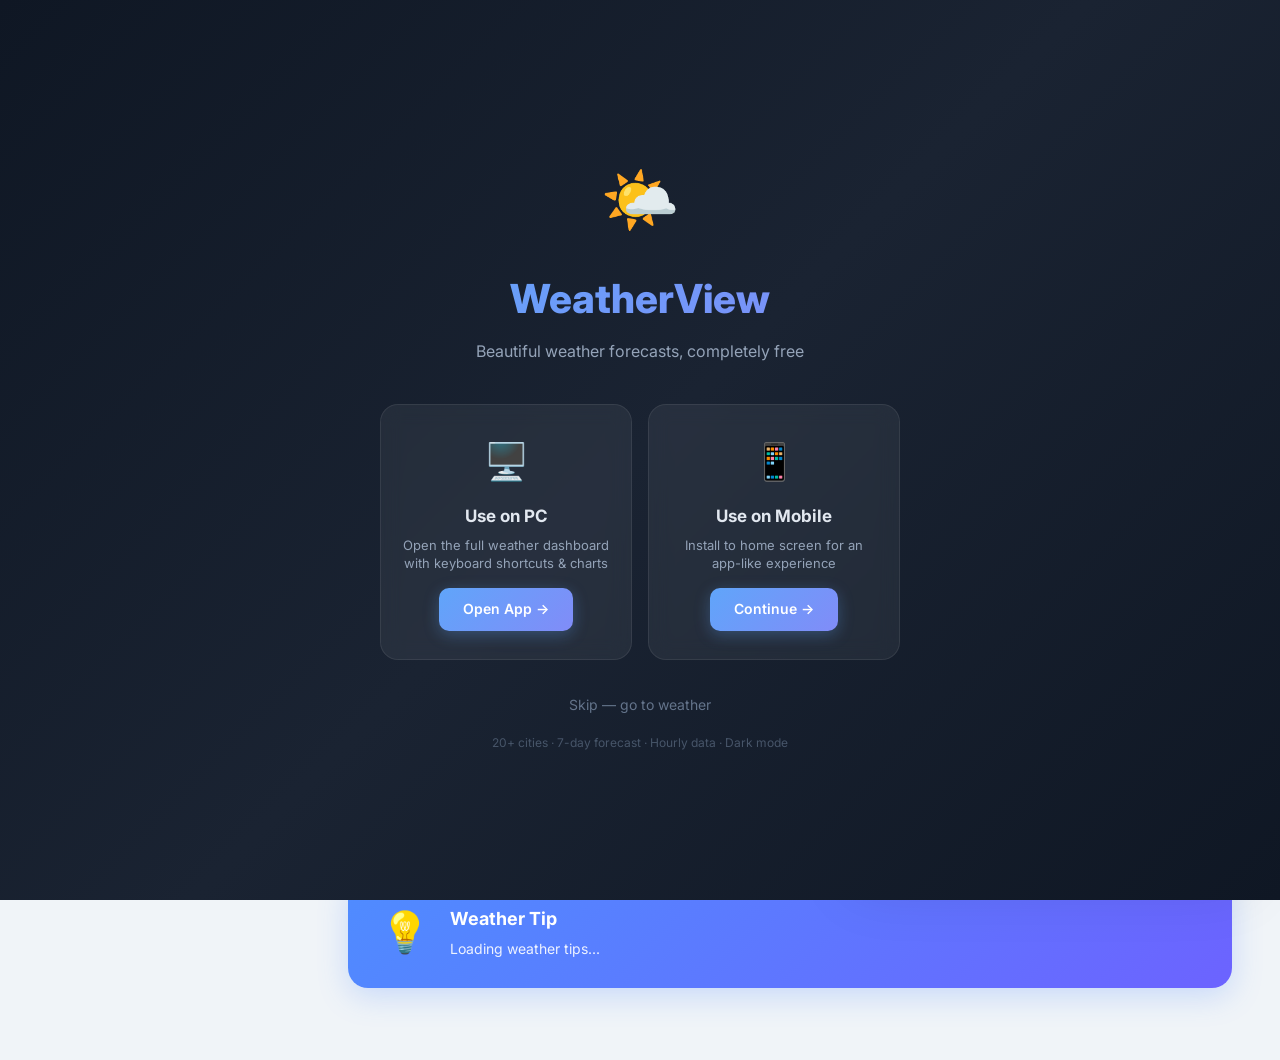
==== commit 51ab61d8: "Clean access paths: welcome splash, download page, simple README" ====
--- a/frontend/index.html
+++ b/frontend/index.html
@@ -22,26 +22,49 @@
     <link rel="icon" type="image/png" sizes="192x192" href="/icons/icon-192.png">
     <link rel="icon" type="image/png" sizes="512x512" href="/icons/icon-512.png">
     <link rel="icon" type="image/png" sizes="72x72" href="/icons/icon-72.png">
-    
-    <!-- Apple splash screen -->
-    <link rel="apple-touch-startup-image" href="/icons/icon-512.png" media="(device-width: 375px)">
-    
-    <!-- Service Worker (registered in app.js) -->
-    
     <link rel="stylesheet" href="css/style.css">
     <link rel="preconnect" href="https://fonts.googleapis.com">
     <link href="https://fonts.googleapis.com/css2?family=Inter:wght@300;400;500;600;700;800&display=swap" rel="stylesheet">
-    
-    <!-- iOS PWA status bar fix -->
     <script>
-        if (window.navigator.standalone) {
-            document.documentElement.classList.add('ios-pwa');
-        }
+        if (window.navigator.standalone) document.documentElement.classList.add('ios-pwa');
     </script>
 </head>
 <body>
     <!-- Animated Background Particles -->
     <div id="particles-canvas"></div>
+
+    <!-- Welcome Splash Screen (first visit) -->
+    <div class="welcome-splash" id="welcomeSplash">
+        <div class="splash-content">
+            <span class="splash-icon">🌤️</span>
+            <h1 class="splash-title">WeatherView</h1>
+            <p class="splash-subtitle">Beautiful weather forecasts, completely free</p>
+            
+            <div class="splash-cards">
+                <!-- PC Option -->
+                <div class="splash-card" onclick="document.getElementById('welcomeSplash').classList.add('dismissed');setTimeout(()=>document.getElementById('welcomeSplash').style.display='none',400);">
+                    <span class="splash-card-icon">🖥️</span>
+                    <h3>Use on PC</h3>
+                    <p>Open the full weather dashboard with keyboard shortcuts & charts</p>
+                    <span class="splash-btn">Open App →</span>
+                </div>
+                <!-- Mobile Option -->
+                <div class="splash-card" onclick="document.getElementById('welcomeSplash').classList.add('dismissed');setTimeout(()=>document.getElementById('welcomeSplash').style.display='none',400);">
+                    <span class="splash-card-icon">📱</span>
+                    <h3>Use on Mobile</h3>
+                    <p>Install to home screen for an app-like experience</p>
+                    <span class="splash-btn">Continue →</span>
+                </div>
+            </div>
+
+            <div class="splash-footer">
+                <button class="splash-dismiss" onclick="document.getElementById('welcomeSplash').classList.add('dismissed');setTimeout(()=>document.getElementById('welcomeSplash').style.display='none',400);">
+                    Skip — go to weather
+                </button>
+                <p class="splash-features">20+ cities · 7-day forecast · Hourly data · Dark mode</p>
+            </div>
+        </div>
+    </div>
 
     <!-- Install PWA Prompt (mobile) -->
     <div class="install-prompt" id="installPrompt">
@@ -73,32 +96,26 @@
                     <span class="bar"></span>
                 </button>
             </div>
-
             <div class="search-container">
                 <div class="search-box">
                     <svg class="search-icon" viewBox="0 0 24 24" fill="none" stroke="currentColor" stroke-width="2.5">
-                        <circle cx="11" cy="11" r="8"/>
-                        <line x1="21" y1="21" x2="16.65" y2="16.65"/>
+                        <circle cx="11" cy="11" r="8"/><line x1="21" y1="21" x2="16.65" y2="16.65"/>
                     </svg>
                     <input type="search" id="searchInput" placeholder="Search city..." autocomplete="off" enterkeyhint="search">
                     <button class="search-btn" id="searchBtn" aria-label="Search">
                         <svg viewBox="0 0 24 24" fill="none" stroke="currentColor" stroke-width="2.5">
-                            <circle cx="11" cy="11" r="8"/>
-                            <line x1="21" y1="21" x2="16.65" y2="16.65"/>
+                            <circle cx="11" cy="11" r="8"/><line x1="21" y1="21" x2="16.65" y2="16.65"/>
                         </svg>
                     </button>
                 </div>
                 <div class="search-results" id="searchResults"></div>
             </div>
-
-            <nav class="city-list" id="cityList">
-                <div class="city-list-header">Popular Cities</div>
-            </nav>
-
+            <nav class="city-list" id="cityList"><div class="city-list-header">Popular Cities</div></nav>
             <div class="sidebar-footer">
                 <div class="sidebar-info">
                     <span class="sidebar-shortcut-info">Ctrl+K  Search</span>
                     <span class="sidebar-shortcut-info">Ctrl+R  Refresh</span>
+                    <span class="sidebar-shortcut-info" onclick="window.location='/download'" style="cursor:pointer;color:var(--accent-primary);">📱 Get App</span>
                 </div>
                 <div class="theme-toggle">
                     <button id="themeBtn" class="theme-btn" aria-label="Toggle theme">
@@ -112,7 +129,6 @@
 
         <!-- Main Content -->
         <main class="main-content" id="mainContent">
-            <!-- Loading Overlay -->
             <div class="loading-overlay" id="loadingOverlay">
                 <div class="loader">
                     <div class="loader-circle"></div>
@@ -120,7 +136,6 @@
                 </div>
             </div>
 
-            <!-- Current Weather Section -->
             <section class="current-weather" id="currentWeather" aria-label="Current weather">
                 <div class="weather-header">
                     <div class="location-info">
@@ -131,8 +146,7 @@
                     <div class="weather-actions">
                         <button class="refresh-btn" id="refreshBtn" aria-label="Refresh weather data (Ctrl+R)">
                             <svg viewBox="0 0 24 24" fill="none" stroke="currentColor" stroke-width="2.5">
-                                <polyline points="23 4 23 10 17 10"/>
-                                <path d="M20.49 15a9 9 0 1 1-2.12-9.36L23 10"/>
+                                <polyline points="23 4 23 10 17 10"/><path d="M20.49 15a9 9 0 1 1-2.12-9.36L23 10"/>
                             </svg>
                         </button>
                         <button class="fav-btn" id="favBtn" aria-label="Toggle favorite">
@@ -142,7 +156,6 @@
                         </button>
                     </div>
                 </div>
-
                 <div class="weather-main">
                     <div class="temp-section">
                         <div class="temp-icon" id="weatherIcon">☀️</div>
@@ -150,51 +163,20 @@
                         <div class="temp-feels">Feels like <span id="feelsLike">--°C</span></div>
                     </div>
                     <div class="weather-stats">
-                        <div class="stat-card" data-type="humidity">
-                            <div class="stat-icon">💧</div>
-                            <div class="stat-value"><span id="humidity">--</span>%</div>
-                            <div class="stat-label">Humidity</div>
-                        </div>
-                        <div class="stat-card" data-type="wind">
-                            <div class="stat-icon">🌬️</div>
-                            <div class="stat-value"><span id="windSpeed">--</span> km/h</div>
-                            <div class="stat-label">Wind Speed</div>
-                        </div>
-                        <div class="stat-card" data-type="pressure">
-                            <div class="stat-icon">🔵</div>
-                            <div class="stat-value"><span id="pressure">--</span> hPa</div>
-                            <div class="stat-label">Pressure</div>
-                        </div>
-                        <div class="stat-card" data-type="uv">
-                            <div class="stat-icon">☀️</div>
-                            <div class="stat-value"><span id="uvIndex">--</span></div>
-                            <div class="stat-label">UV Index</div>
-                        </div>
-                    </div>
-                </div>
-
-                <!-- Extra Details Grid -->
+                        <div class="stat-card" data-type="humidity"><div class="stat-icon">💧</div><div class="stat-value"><span id="humidity">--</span>%</div><div class="stat-label">Humidity</div></div>
+                        <div class="stat-card" data-type="wind"><div class="stat-icon">🌬️</div><div class="stat-value"><span id="windSpeed">--</span> km/h</div><div class="stat-label">Wind Speed</div></div>
+                        <div class="stat-card" data-type="pressure"><div class="stat-icon">🔵</div><div class="stat-value"><span id="pressure">--</span> hPa</div><div class="stat-label">Pressure</div></div>
+                        <div class="stat-card" data-type="uv"><div class="stat-icon">☀️</div><div class="stat-value"><span id="uvIndex">--</span></div><div class="stat-label">UV Index</div></div>
+                    </div>
+                </div>
                 <div class="details-grid">
-                    <div class="detail-item">
-                        <span class="detail-label">Dew Point</span>
-                        <span class="detail-value" id="dewPoint">--°C</span>
-                    </div>
-                    <div class="detail-item">
-                        <span class="detail-label">Visibility</span>
-                        <span class="detail-value" id="visibility">-- km</span>
-                    </div>
-                    <div class="detail-item">
-                        <span class="detail-label">Wind Chill</span>
-                        <span class="detail-value" id="windChill">--°C</span>
-                    </div>
-                    <div class="detail-item">
-                        <span class="detail-label">°F Equiv.</span>
-                        <span class="detail-value" id="tempF">--°F</span>
-                    </div>
-                </div>
-            </section>
-
-            <!-- 7-Day Forecast Section -->
+                    <div class="detail-item"><span class="detail-label">Dew Point</span><span class="detail-value" id="dewPoint">--°C</span></div>
+                    <div class="detail-item"><span class="detail-label">Visibility</span><span class="detail-value" id="visibility">-- km</span></div>
+                    <div class="detail-item"><span class="detail-label">Wind Chill</span><span class="detail-value" id="windChill">--°C</span></div>
+                    <div class="detail-item"><span class="detail-label">°F Equiv.</span><span class="detail-value" id="tempF">--°F</span></div>
+                </div>
+            </section>
+
             <section class="forecast-section" id="forecastSection" aria-label="7-day forecast">
                 <div class="section-header">
                     <h2>7-Day Forecast</h2>
@@ -203,15 +185,12 @@
                         <button class="forecast-nav-btn" data-view="chart" aria-label="Chart view">Chart</button>
                     </div>
                 </div>
-                <div class="forecast-container" id="forecastContainer">
-                    <!-- Forecast cards rendered by JS -->
-                </div>
+                <div class="forecast-container" id="forecastContainer"></div>
                 <div class="chart-container" id="chartContainer" style="display:none;">
                     <canvas id="tempChart" role="img" aria-label="Temperature chart"></canvas>
                 </div>
             </section>
 
-            <!-- Hourly Forecast -->
             <section class="hourly-section" id="hourlySection" aria-label="Hourly forecast">
                 <div class="section-header">
                     <h2>Hourly Forecast</h2>
@@ -220,12 +199,9 @@
                         <button class="hourly-scroll-btn" id="hourlyScrollRight" aria-label="Scroll right">→</button>
                     </div>
                 </div>
-                <div class="hourly-scroll" id="hourlyScroll" role="list" aria-label="Hourly weather">
-                    <!-- Hourly items rendered by JS -->
-                </div>
-            </section>
-
-            <!-- Weather Map / Tip Section -->
+                <div class="hourly-scroll" id="hourlyScroll" role="list" aria-label="Hourly weather"></div>
+            </section>
+
             <section class="tip-section" id="tipSection" aria-label="Weather tip">
                 <div class="tip-card">
                     <div class="tip-icon">💡</div>
@@ -262,9 +238,7 @@
     <div class="toast" id="toast" role="alert"></div>
 
     <!-- Connection Status Badge -->
-    <div class="connection-badge" id="connectionBadge">
-        <span>📡</span> You're offline
-    </div>
+    <div class="connection-badge" id="connectionBadge"><span>📡</span> You're offline</div>
 
     <!-- Keyboard Shortcuts Hint -->
     <div class="shortcuts-hint" id="shortcutsHint">
@@ -276,7 +250,6 @@
         <div><kbd>Esc</kbd> Close search</div>
     </div>
 
-    <!-- Scripts -->
     <script src="js/app.js"></script>
 </body>
 </html>
--- a/frontend/css/style.css
+++ b/frontend/css/style.css
@@ -116,6 +116,154 @@
     100% { transform: translateY(-10vh) rotate(720deg) scale(0.5); opacity: 0; }
 }
 
+/* --- Welcome Splash Screen --- */
+.welcome-splash {
+    position: fixed;
+    top: 0;
+    left: 0;
+    right: 0;
+    bottom: 0;
+    background: linear-gradient(135deg, #0f1724 0%, #1a2332 50%, #0f1724 100%);
+    z-index: 1000;
+    display: flex;
+    align-items: center;
+    justify-content: center;
+    padding: 24px;
+    opacity: 1;
+    transition: opacity 0.5s ease, transform 0.5s ease;
+}
+
+.welcome-splash.dismissed {
+    opacity: 0;
+    transform: scale(1.05);
+    pointer-events: none;
+}
+
+.splash-content {
+    max-width: 520px;
+    width: 100%;
+    text-align: center;
+    animation: fade-up 0.8s ease;
+}
+
+.splash-icon {
+    font-size: 64px;
+    display: block;
+    margin-bottom: 16px;
+    animation: float 4s ease-in-out infinite;
+}
+
+.splash-title {
+    font-size: 40px;
+    font-weight: 800;
+    background: linear-gradient(135deg, #60a5fa, #818cf8);
+    -webkit-background-clip: text;
+    -webkit-text-fill-color: transparent;
+    background-clip: text;
+    margin-bottom: 8px;
+}
+
+.splash-subtitle {
+    font-size: 16px;
+    color: #94a3b8;
+    margin-bottom: 40px;
+    font-weight: 400;
+}
+
+.splash-cards {
+    display: grid;
+    grid-template-columns: 1fr 1fr;
+    gap: 16px;
+    margin-bottom: 28px;
+}
+
+.splash-card {
+    background: rgba(255,255,255,0.06);
+    backdrop-filter: blur(10px);
+    border: 1px solid rgba(255,255,255,0.08);
+    border-radius: 18px;
+    padding: 28px 20px;
+    cursor: pointer;
+    transition: all 0.3s ease;
+    text-align: center;
+}
+
+.splash-card:hover {
+    transform: translateY(-4px);
+    border-color: rgba(96,165,250,0.3);
+    background: rgba(255,255,255,0.08);
+    box-shadow: 0 12px 40px rgba(96,165,250,0.15);
+}
+
+.splash-card-icon {
+    font-size: 36px;
+    display: block;
+    margin-bottom: 12px;
+}
+
+.splash-card h3 {
+    font-size: 17px;
+    font-weight: 700;
+    color: #e2e8f0;
+    margin-bottom: 6px;
+}
+
+.splash-card p {
+    font-size: 13px;
+    color: #94a3b8;
+    margin-bottom: 16px;
+    line-height: 1.4;
+}
+
+.splash-btn {
+    display: inline-block;
+    background: linear-gradient(135deg, #60a5fa, #818cf8);
+    color: white;
+    padding: 10px 24px;
+    border-radius: 10px;
+    font-size: 14px;
+    font-weight: 600;
+    transition: all 0.3s ease;
+    box-shadow: 0 4px 16px rgba(96,165,250,0.3);
+}
+
+.splash-card:hover .splash-btn {
+    transform: scale(1.05);
+    box-shadow: 0 6px 20px rgba(96,165,250,0.4);
+}
+
+.splash-footer {
+    text-align: center;
+}
+
+.splash-dismiss {
+    background: none;
+    border: none;
+    color: #64748b;
+    font-size: 14px;
+    cursor: pointer;
+    font-family: inherit;
+    padding: 8px 16px;
+    border-radius: 8px;
+    transition: color 0.2s ease;
+}
+
+.splash-dismiss:hover {
+    color: #94a3b8;
+}
+
+.splash-features {
+    font-size: 12px;
+    color: #475569;
+    margin-top: 12px;
+}
+
+@media (max-width: 480px) {
+    .splash-cards { grid-template-columns: 1fr; }
+    .splash-title { font-size: 32px; }
+    .splash-icon { font-size: 48px; }
+}
+
 /* --- Install PWA Prompt --- */
 .install-prompt {
     position: fixed;
